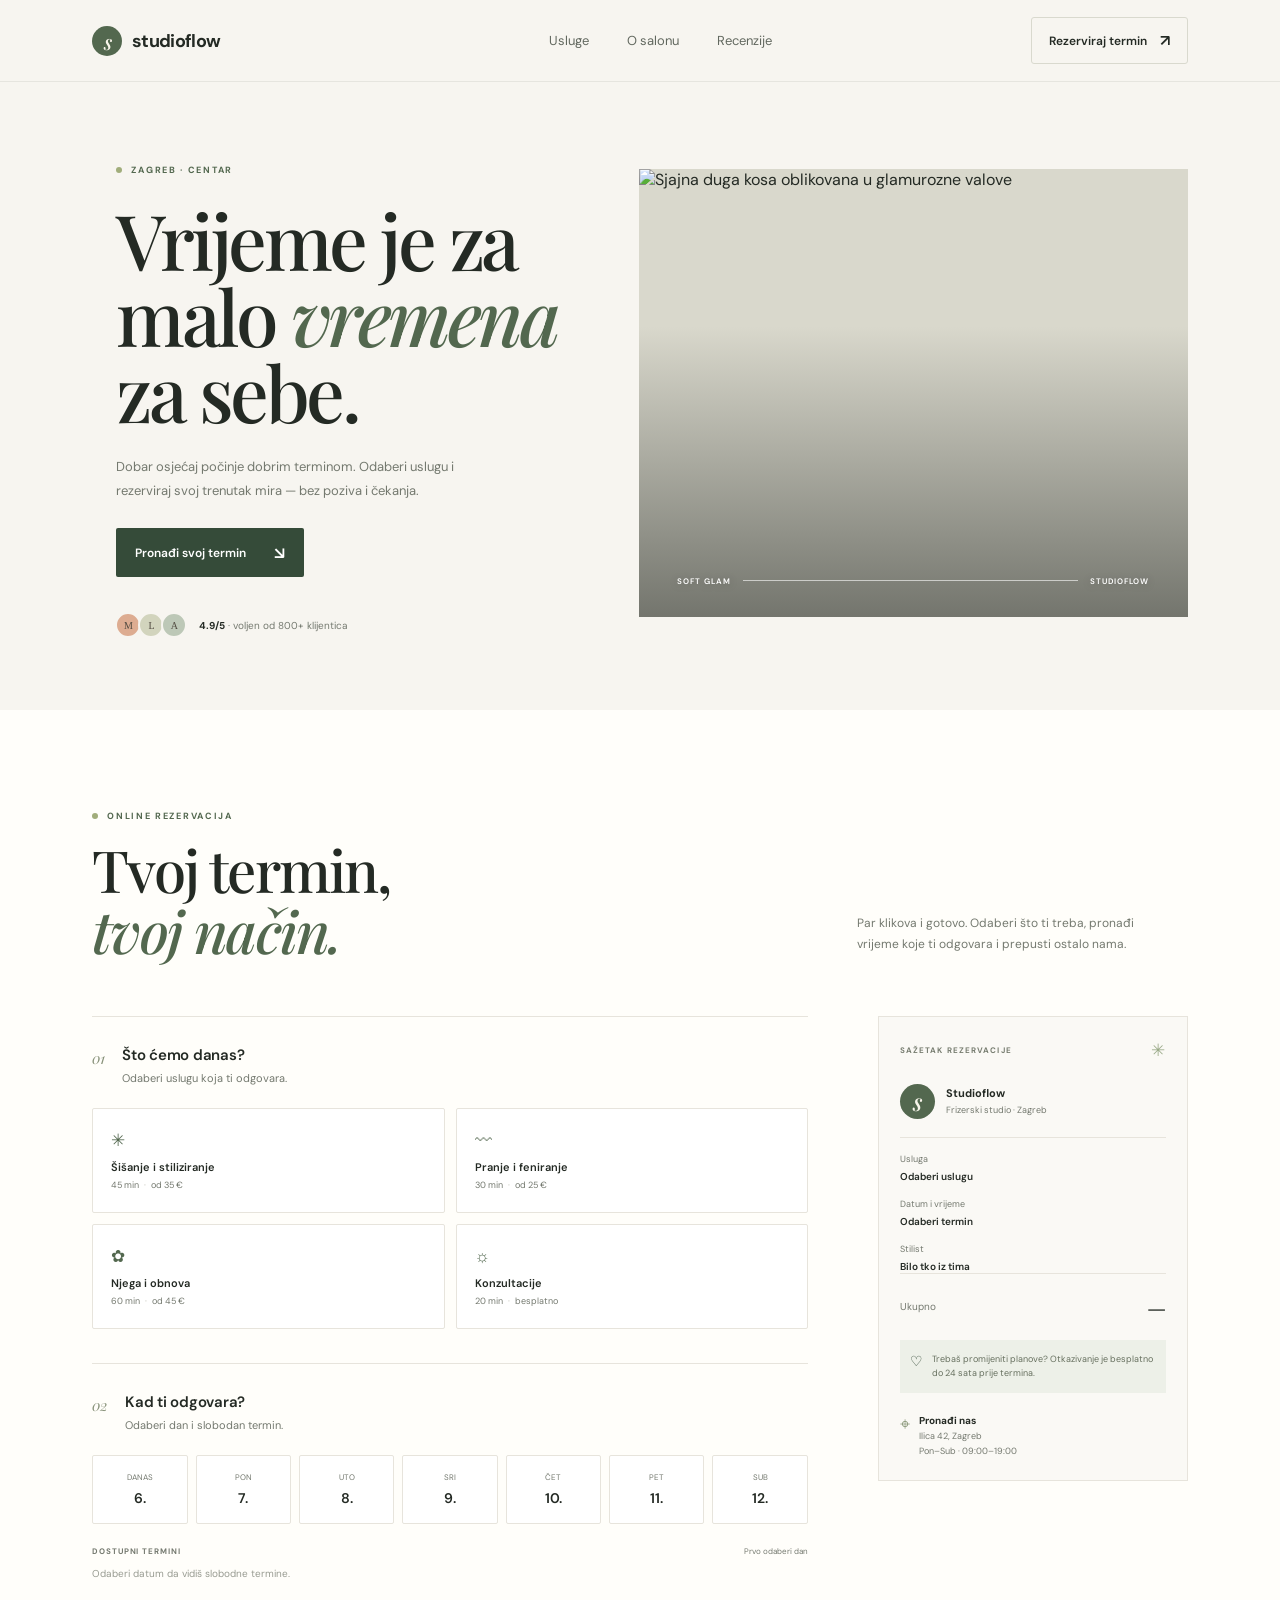
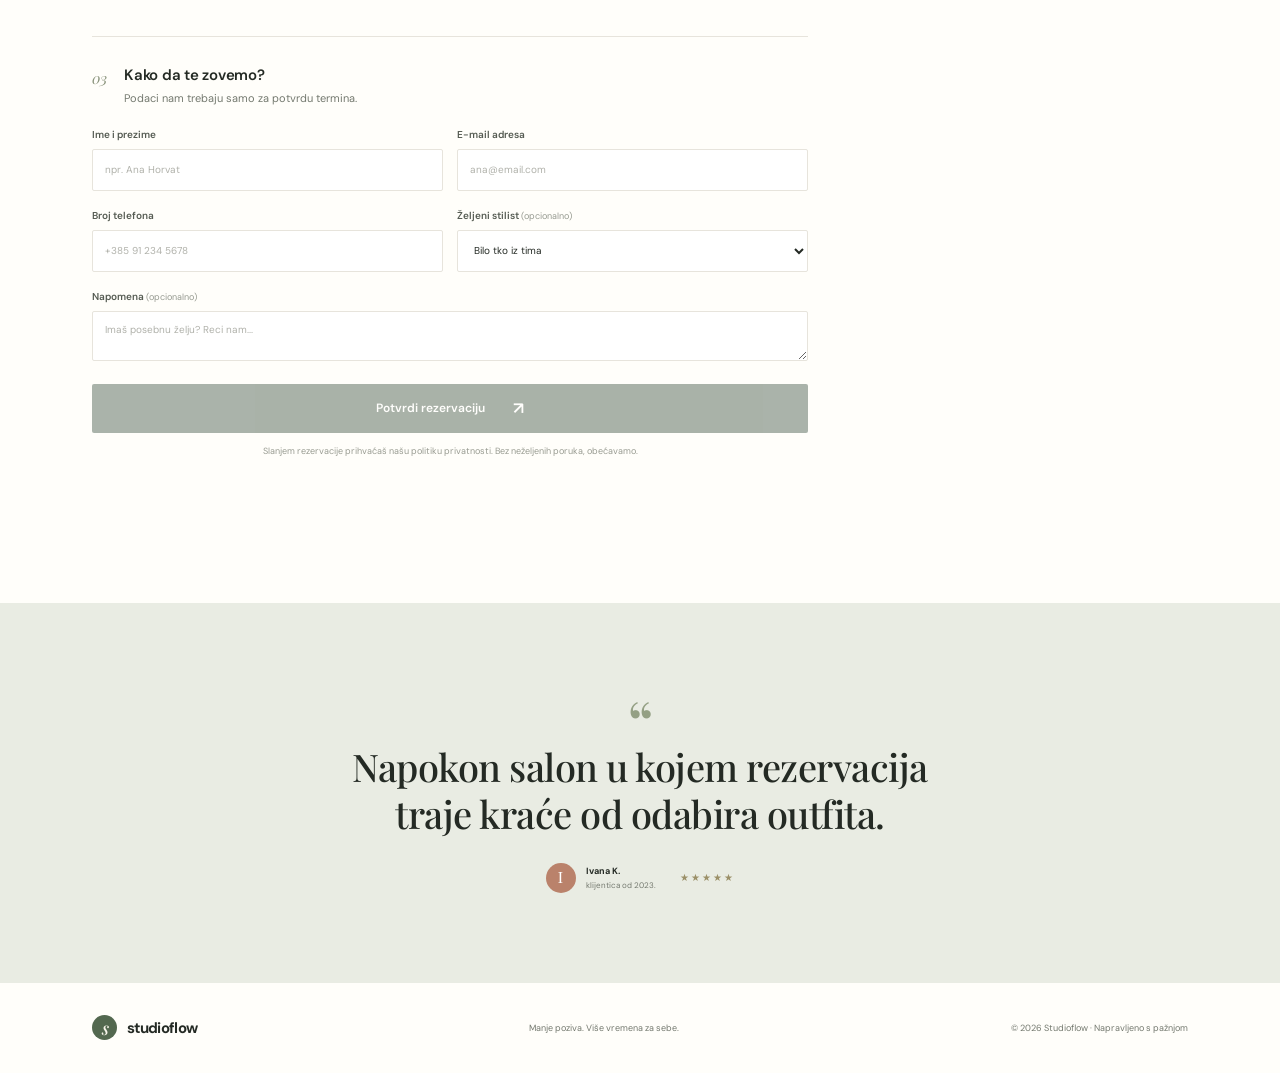
==== index.html @ d933defa "build responsive salon booking prototype" ====
<!doctype html>
<html lang="hr">
  <head>
    <meta charset="UTF-8" />
    <meta name="viewport" content="width=device-width, initial-scale=1.0" />
    <meta
      name="description"
      content="Rezervirajte svoj termin u salonu Studioflow — jednostavno, brzo i online."
    />
    <meta name="theme-color" content="#f7f5f0" />
    <title>Studioflow — vrijeme za tebe</title>
    <link rel="stylesheet" href="styles.css" />
    <script src="script.js" defer></script>
  </head>
  <body>
    <header class="site-header">
      <a class="brand" href="#" aria-label="Studioflow, naslovnica">
        <span class="brand-mark" aria-hidden="true">s</span>
        <span>studioflow</span>
      </a>
      <nav class="main-nav" aria-label="Glavna navigacija">
        <a href="#usluge">Usluge</a>
        <a href="#salon">O salonu</a>
        <a href="#recenzije">Recenzije</a>
      </nav>
      <a class="header-cta" href="#rezervacija">Rezerviraj termin <span aria-hidden="true">↗</span></a>
      <button class="menu-toggle" type="button" aria-expanded="false" aria-label="Otvori navigaciju">
        <span></span><span></span>
      </button>
    </header>

    <main>
      <section class="hero" id="salon">
        <div class="hero-copy">
          <p class="eyebrow"><span class="eyebrow-dot"></span> ZAGREB · CENTAR</p>
          <h1>Vrijeme je za<br />malo <em>vremena</em><br />za sebe.</h1>
          <p class="hero-description">
            Dobar osjećaj počinje dobrim terminom. Odaberi uslugu i rezerviraj svoj
            trenutak mira — bez poziva i čekanja.
          </p>
          <a class="button button-dark" href="#rezervacija">
            Pronađi svoj termin <span aria-hidden="true">↘</span>
          </a>
          <div class="hero-proof">
            <div class="avatar-stack" aria-hidden="true">
              <span class="avatar avatar-one">M</span>
              <span class="avatar avatar-two">L</span>
              <span class="avatar avatar-three">A</span>
            </div>
            <p><strong>4.9/5</strong><span> · voljen od 800+ klijentica</span></p>
          </div>
        </div>

        <figure class="hero-gallery">
          <img
            src="https://images.unsplash.com/photo-1522337360788-8b13dee7a37e?auto=format&fit=crop&w=1400&q=85"
            alt="Sjajna duga kosa oblikovana u glamurozne valove"
            fetchpriority="high"
          />
          <figcaption><span>SOFT GLAM</span><span class="caption-line"></span><span>STUDIOFLOW</span></figcaption>
        </figure>
      </section>

      <section class="booking-section" id="rezervacija">
        <div class="section-heading">
          <div>
            <p class="eyebrow"><span class="eyebrow-dot"></span> ONLINE REZERVACIJA</p>
            <h2>Tvoj termin,<br /><em>tvoj način.</em></h2>
          </div>
          <p class="section-intro">Par klikova i gotovo. Odaberi što ti treba, pronađi vrijeme koje ti odgovara i prepusti ostalo nama.</p>
        </div>

        <div class="booking-layout">
          <div class="booking-main">
            <section class="booking-step" id="usluge" aria-labelledby="service-heading">
              <div class="step-heading">
                <span class="step-number">01</span>
                <div><h3 id="service-heading">Što ćemo danas?</h3><p>Odaberi uslugu koja ti odgovara.</p></div>
              </div>
              <div class="service-grid" role="group" aria-label="Odaberi uslugu">
                <button class="service-card" type="button" data-service="Šišanje i stiliziranje" data-price="35" data-duration="45">
                  <span class="service-icon" aria-hidden="true">✳</span>
                  <span class="service-name">Šišanje i stiliziranje</span>
                  <span class="service-meta">45 min <span>·</span> od 35 €</span>
                  <span class="service-check" aria-hidden="true">✓</span>
                </button>
                <button class="service-card" type="button" data-service="Pranje i feniranje" data-price="25" data-duration="30">
                  <span class="service-icon" aria-hidden="true">〰</span>
                  <span class="service-name">Pranje i feniranje</span>
                  <span class="service-meta">30 min <span>·</span> od 25 €</span>
                  <span class="service-check" aria-hidden="true">✓</span>
                </button>
                <button class="service-card" type="button" data-service="Njega i obnova" data-price="45" data-duration="60">
                  <span class="service-icon" aria-hidden="true">✿</span>
                  <span class="service-name">Njega i obnova</span>
                  <span class="service-meta">60 min <span>·</span> od 45 €</span>
                  <span class="service-check" aria-hidden="true">✓</span>
                </button>
                <button class="service-card" type="button" data-service="Konzultacije" data-price="0" data-duration="20">
                  <span class="service-icon" aria-hidden="true">☼</span>
                  <span class="service-name">Konzultacije</span>
                  <span class="service-meta">20 min <span>·</span> besplatno</span>
                  <span class="service-check" aria-hidden="true">✓</span>
                </button>
              </div>
            </section>

            <section class="booking-step" aria-labelledby="date-heading">
              <div class="step-heading">
                <span class="step-number">02</span>
                <div><h3 id="date-heading">Kad ti odgovara?</h3><p>Odaberi dan i slobodan termin.</p></div>
              </div>
              <div class="date-list" id="date-list" role="group" aria-label="Odaberi datum"></div>
              <div class="time-heading"><span>DOSTUPNI TERMINI</span><span id="selected-date-label">Prvo odaberi dan</span></div>
              <div class="time-list" id="time-list" role="group" aria-label="Odaberi vrijeme">
                <p class="empty-times">Odaberi datum da vidiš slobodne termine.</p>
              </div>
            </section>

            <section class="booking-step contact-step" aria-labelledby="contact-heading">
              <div class="step-heading">
                <span class="step-number">03</span>
                <div><h3 id="contact-heading">Kako da te zovemo?</h3><p>Podaci nam trebaju samo za potvrdu termina.</p></div>
              </div>
              <form id="booking-form">
                <div class="form-grid">
                  <label class="form-field">
                    <span>Ime i prezime</span>
                    <input name="name" autocomplete="name" placeholder="npr. Ana Horvat" required />
                  </label>
                  <label class="form-field">
                    <span>E-mail adresa</span>
                    <input name="email" type="email" autocomplete="email" placeholder="ana@email.com" required />
                  </label>
                  <label class="form-field">
                    <span>Broj telefona</span>
                    <input name="phone" type="tel" autocomplete="tel" placeholder="+385 91 234 5678" required />
                  </label>
                  <label class="form-field">
                    <span>Željeni stilist <small>(opcionalno)</small></span>
                    <select name="stylist">
                      <option value="Bilo tko iz tima">Bilo tko iz tima</option>
                      <option value="Mia">Mia</option>
                      <option value="Lana">Lana</option>
                      <option value="Ana">Ana</option>
                    </select>
                  </label>
                </div>
                <label class="form-field note-field">
                  <span>Napomena <small>(opcionalno)</small></span>
                  <textarea name="note" rows="2" placeholder="Imaš posebnu želju? Reci nam..."></textarea>
                </label>
                <p class="form-error" id="form-error" role="alert" hidden></p>
                <button class="button button-dark submit-button" type="submit" id="submit-button" disabled>
                  Potvrdi rezervaciju <span aria-hidden="true">↗</span>
                </button>
                <p class="privacy-note">Slanjem rezervacije prihvaćaš našu politiku privatnosti. Bez neželjenih poruka, obećavamo.</p>
              </form>
            </section>
          </div>

          <aside class="booking-summary" aria-live="polite">
            <div class="summary-top"><span>SAŽETAK REZERVACIJE</span><span class="summary-sparkle">✳</span></div>
            <div class="summary-salon">
              <div class="summary-logo">s</div>
              <div><strong>Studioflow</strong><span>Frizerski studio · Zagreb</span></div>
            </div>
            <div class="summary-divider"></div>
            <div class="summary-row"><span>Usluga</span><strong id="summary-service">Odaberi uslugu</strong></div>
            <div class="summary-row"><span>Datum i vrijeme</span><strong id="summary-datetime">Odaberi termin</strong></div>
            <div class="summary-row"><span>Stilist</span><strong id="summary-stylist">Bilo tko iz tima</strong></div>
            <div class="summary-divider"></div>
            <div class="summary-total"><span>Ukupno</span><strong id="summary-price">—</strong></div>
            <div class="summary-reminder"><span aria-hidden="true">♡</span><p>Trebaš promijeniti planove? Otkazivanje je besplatno do 24 sata prije termina.</p></div>
            <div class="summary-address"><span class="address-pin" aria-hidden="true">⌖</span><p><strong>Pronađi nas</strong><br />Ilica 42, Zagreb<br />Pon–Sub · 09:00–19:00</p></div>
          </aside>
        </div>
      </section>

      <section class="quote-section" id="recenzije">
        <span class="quote-mark" aria-hidden="true">“</span>
        <blockquote>Napokon salon u kojem rezervacija traje kraće od odabira outfita.</blockquote>
        <div class="quote-author"><span class="quote-avatar">I</span><span><strong>Ivana K.</strong><small>klijentica od 2023.</small></span><span class="quote-stars" aria-label="5 od 5 zvjezdica">★★★★★</span></div>
      </section>
    </main>

    <footer class="site-footer">
      <a class="brand" href="#" aria-label="Studioflow, naslovnica"><span class="brand-mark" aria-hidden="true">s</span><span>studioflow</span></a>
      <p>Manje poziva. Više vremena za sebe.</p>
      <span>© 2026 Studioflow · Napravljeno s pažnjom</span>
    </footer>

    <dialog class="confirmation-dialog" id="confirmation-dialog" aria-labelledby="confirmation-title">
      <button class="dialog-close" type="button" aria-label="Zatvori potvrdu">×</button>
      <div class="confirmation-icon" aria-hidden="true">✓</div>
      <p class="eyebrow"><span class="eyebrow-dot"></span> REZERVACIJA ZAPRIMLJENA</p>
      <h2 id="confirmation-title">Vidimo se uskoro,<br /><em id="confirmation-name">Ana</em>!</h2>
      <p class="confirmation-copy" id="confirmation-details"></p>
      <p class="demo-notice">Ovo je demo prototip — rezervacija nije poslana salonu.</p>
      <button class="button button-dark dialog-done" type="button">Gotovo <span aria-hidden="true">↗</span></button>
    </dialog>
  </body>
</html>
---- styles.css ----
@import url("https://fonts.googleapis.com/css2?family=DM+Sans:wght@400;500;600;700&family=Playfair+Display:ital,wght@0,500;0,600;1,500;1,600&display=swap");

:root {
  color-scheme: light;
  --ink: #242a24;
  --muted: #74796f;
  --paper: #f7f5f0;
  --white: #fffefa;
  --line: #e7e4dc;
  --green: #53684f;
  --green-dark: #354b39;
  --sage: #e5e9df;
  --peach: #e8a890;
  font-family: "DM Sans", Arial, sans-serif;
  font-synthesis: none;
  text-rendering: optimizeLegibility;
}

* { box-sizing: border-box; }
html { scroll-behavior: smooth; }
body { margin: 0; color: var(--ink); background: var(--paper); }
button, input, select, textarea { font: inherit; }
button, a { -webkit-tap-highlight-color: transparent; }
a { color: inherit; text-decoration: none; }
button { color: inherit; }

.site-header {
  height: 82px; max-width: 1440px; margin: auto; padding: 0 7.2%;
  display: flex; align-items: center; justify-content: space-between;
  border-bottom: 1px solid rgba(36, 42, 36, .08);
}
.brand { display: inline-flex; align-items: center; gap: 10px; font-size: 18px; font-weight: 700; letter-spacing: -.7px; }
.brand-mark, .summary-logo {
  display: grid; place-items: center; width: 30px; height: 30px; border-radius: 50%;
  color: #f8f5eb; background: var(--green); font-family: "Playfair Display", Georgia, serif;
  font-size: 21px; font-style: italic; font-weight: 500;
}
.main-nav { display: flex; gap: 38px; margin-left: 70px; color: #62685f; font-size: 13px; }
.main-nav a, .header-cta, .button { transition: color .2s ease, background .2s ease, transform .2s ease; }
.main-nav a:hover { color: var(--green); }
.header-cta { display: inline-flex; gap: 13px; align-items: center; padding: 12px 17px; border: 1px solid #d9d9ce; border-radius: 3px; font-size: 12px; font-weight: 600; }
.header-cta:hover { color: white; background: var(--green); border-color: var(--green); }
.header-cta span { font-size: 16px; }
.menu-toggle { display: none; border: 0; background: transparent; }

.hero { max-width: 1440px; min-height: 600px; margin: 0 auto; padding: 66px 7.2% 72px; display: grid; grid-template-columns: .94fr 1.06fr; align-items: center; gap: 5.5%; }
.hero-copy { padding: 16px 0 0 5%; }
.eyebrow { display: flex; align-items: center; gap: 9px; margin: 0 0 25px; color: var(--green); font-size: 9px; font-weight: 700; letter-spacing: 1.7px; }
.eyebrow-dot { width: 6px; height: 6px; border-radius: 50%; background: #a1ad7b; }
h1, h2, blockquote { font-family: "Playfair Display", Georgia, serif; font-weight: 500; }
h1 { margin: 0; font-size: clamp(55px, 6vw, 83px); letter-spacing: -3.5px; line-height: .99; }
h1 em, h2 em { color: var(--green); font-weight: 500; }
.hero-description { max-width: 385px; margin: 26px 0 25px; color: var(--muted); font-size: 13px; line-height: 1.85; }
.button { min-height: 49px; display: inline-flex; justify-content: center; align-items: center; gap: 28px; padding: 0 19px; border: 0; border-radius: 2px; cursor: pointer; font-size: 12px; font-weight: 600; }
.button span { font-size: 17px; }
.button-dark { color: #fff; background: var(--green-dark); }
.button-dark:hover:not(:disabled) { background: #25382a; transform: translateY(-1px); }
.button:disabled { cursor: not-allowed; opacity: .42; }
.hero-proof { display: flex; align-items: center; gap: 12px; margin-top: 35px; }
.avatar-stack { display: flex; padding-left: 2px; }
.avatar { display: grid; place-items: center; width: 26px; height: 26px; margin-left: -3px; border: 2px solid var(--paper); border-radius: 50%; color: #514a40; font-family: Georgia, serif; font-size: 10px; }
.avatar-one { background: #ddac91; }.avatar-two { background: #d2d4bd; }.avatar-three { background: #bdc8b7; }
.hero-proof p { margin: 0; color: var(--muted); font-size: 10px; }.hero-proof strong { color: var(--ink); }

.hero-gallery { position: relative; justify-self: stretch; width: 100%; min-width: 0; height: 448px; margin: 0; overflow: hidden; background: #d9d8cc; }
.hero-gallery::after { position: absolute; inset: 35% 0 0; content: ""; background: linear-gradient(180deg, transparent, rgba(22, 26, 22, .52)); pointer-events: none; }
.hero-gallery img { display: block; width: 100%; height: 100%; object-fit: cover; object-position: center 38%; }
.hero-gallery figcaption { position: absolute; z-index: 1; right: 7%; bottom: 7%; left: 7%; display: flex; align-items: center; gap: 12px; color: white; font-size: 8px; font-weight: 600; letter-spacing: 1px; text-shadow: 0 1px 8px rgba(0, 0, 0, .28); }
.caption-line { flex: 1; height: 1px; background: rgba(255, 255, 255, .6); }

.booking-section { padding: 100px max(7.2%, calc((100% - 1235px) / 2)) 112px; background: var(--white); }
.section-heading { display: flex; justify-content: space-between; align-items: end; gap: 40px; margin-bottom: 55px; }
.section-heading .eyebrow { margin-bottom: 17px; }
h2 { margin: 0; font-size: clamp(42px, 5vw, 58px); letter-spacing: -1.8px; line-height: 1.05; }
.section-intro { width: 320px; margin: 0 1% 5px 0; color: var(--muted); font-size: 12px; line-height: 1.8; }
.booking-layout { display: grid; grid-template-columns: minmax(0, 1fr) 310px; align-items: start; gap: 70px; }
.booking-step { padding: 28px 0 34px; border-top: 1px solid var(--line); }
.step-heading { display: flex; align-items: flex-start; gap: 17px; margin-bottom: 23px; }
.step-number { padding-top: 3px; color: #88927a; font-family: "Playfair Display", Georgia, serif; font-size: 15px; font-style: italic; }
.step-heading h3 { margin: 0 0 6px; font-size: 15px; font-weight: 600; letter-spacing: -.25px; }
.step-heading p { margin: 0; color: var(--muted); font-size: 11px; }
.service-grid { display: grid; grid-template-columns: repeat(2, minmax(0, 1fr)); gap: 11px; }
.service-card { position: relative; min-height: 105px; padding: 16px 18px; border: 1px solid var(--line); border-radius: 2px; background: white; text-align: left; cursor: pointer; transition: border-color .2s, background .2s; }
.service-card:hover { border-color: #a8b19b; }.service-card.selected { border-color: var(--green); background: #f4f6f0; }
.service-icon { display: block; margin-bottom: 9px; color: var(--green); font-size: 17px; }
.service-name { display: block; font-size: 11px; font-weight: 600; }
.service-meta { display: block; margin-top: 5px; color: var(--muted); font-size: 9px; }
.service-meta span { padding: 0 3px; color: #b4b4a8; }
.service-check { position: absolute; top: 13px; right: 14px; display: none; color: var(--green); font-size: 13px; }
.selected .service-check { display: block; }
.date-list { display: grid; grid-template-columns: repeat(7, minmax(0, 1fr)); gap: 8px; }
.date-button { min-height: 69px; border: 1px solid var(--line); border-radius: 2px; background: white; cursor: pointer; }
.date-button:hover { border-color: #a8b19b; }.date-button.selected { border-color: var(--green); color: white; background: var(--green); }
.date-weekday, .date-day { display: block; }.date-weekday { margin-bottom: 7px; color: var(--muted); font-size: 8px; text-transform: uppercase; }.date-day { font-size: 14px; font-weight: 600; }
.date-button.selected .date-weekday { color: #dce3d4; }
.time-heading { display: flex; justify-content: space-between; margin: 22px 0 11px; color: var(--muted); font-size: 8px; font-weight: 700; letter-spacing: .9px; }
.time-heading span:last-child { font-weight: 400; letter-spacing: 0; }
.time-list { display: flex; flex-wrap: wrap; gap: 8px; min-height: 35px; }
.time-button { min-width: 68px; padding: 9px 11px; border: 1px solid var(--line); border-radius: 2px; background: white; font-size: 10px; cursor: pointer; }
.time-button:hover { border-color: var(--green); }.time-button.selected { color: white; border-color: var(--green); background: var(--green); }
.time-button:disabled { color: #aaa99f; border-color: #eeece6; background: #f8f7f3; text-decoration: line-through; cursor: not-allowed; }
.empty-times { margin: 0; color: #989b91; font-size: 10px; }
.form-grid { display: grid; grid-template-columns: 1fr 1fr; gap: 18px 14px; }
.form-field { display: flex; flex-direction: column; gap: 8px; color: #555b52; font-size: 10px; font-weight: 600; }
.form-field small { color: #969a90; font-size: 9px; font-weight: 400; }
.form-field input, .form-field select, .form-field textarea { width: 100%; min-height: 42px; padding: 11px 12px; border: 1px solid var(--line); border-radius: 2px; outline: none; color: var(--ink); background: white; font-size: 10px; font-weight: 400; }
.form-field input:focus, .form-field select:focus, .form-field textarea:focus { border-color: #7a8b70; box-shadow: 0 0 0 2px rgba(83, 104, 79, .1); }
.form-field input::placeholder, .form-field textarea::placeholder { color: #b0b1aa; }
.form-field textarea { resize: vertical; }.note-field { margin-top: 18px; }
.form-error { margin: 14px 0 0; color: #a84634; font-size: 11px; }
.submit-button { width: 100%; margin-top: 23px; }.privacy-note { margin: 12px 0 0; color: #989b91; font-size: 9px; text-align: center; }

.booking-summary { position: sticky; top: 24px; padding: 22px 21px 20px; border: 1px solid var(--line); background: #faf9f5; }
.summary-top { display: flex; justify-content: space-between; align-items: center; color: #777d70; font-size: 8px; font-weight: 700; letter-spacing: 1.1px; }
.summary-sparkle { color: #9aaa88; font-size: 17px; }
.summary-salon { display: flex; align-items: center; gap: 11px; margin: 23px 0 18px; }
.summary-logo { width: 35px; height: 35px; font-size: 24px; }.summary-salon strong, .summary-salon span { display: block; }.summary-salon strong { margin-bottom: 4px; font-size: 11px; }.summary-salon span { color: var(--muted); font-size: 9px; }
.summary-divider { height: 1px; background: var(--line); }
.summary-row { display: flex; flex-direction: column; gap: 5px; padding: 15px 0 0; }.summary-row span { color: var(--muted); font-size: 9px; }.summary-row strong { font-size: 10px; font-weight: 600; }
.summary-total { display: flex; justify-content: space-between; align-items: center; padding: 18px 0; }.summary-total span { color: var(--muted); font-size: 10px; }.summary-total strong { font-family: "Playfair Display", Georgia, serif; font-size: 22px; font-weight: 500; }
.summary-reminder { display: flex; gap: 9px; padding: 12px 10px; color: var(--green-dark); background: #edf0e8; }.summary-reminder span { font-size: 14px; }.summary-reminder p { margin: 0; color: #67705f; font-size: 9px; line-height: 1.6; }
.summary-address { display: flex; gap: 9px; margin-top: 19px; }.address-pin { color: #8a9879; font-size: 18px; }.summary-address p { margin: 0; color: var(--muted); font-size: 9px; line-height: 1.7; }.summary-address strong { color: var(--ink); font-size: 10px; }

.quote-section { padding: 87px 20px 90px; background: #e9ece3; text-align: center; }
.quote-mark { display: block; height: 38px; color: #94a084; font-family: "Playfair Display", Georgia, serif; font-size: 65px; line-height: 1; }
blockquote { max-width: 660px; margin: 15px auto 25px; font-size: clamp(25px, 3.3vw, 38px); letter-spacing: -.5px; line-height: 1.25; }
.quote-author { display: flex; align-items: center; justify-content: center; gap: 10px; text-align: left; }.quote-avatar { display: grid; place-items: center; width: 30px; height: 30px; border-radius: 50%; color: #fff; background: #ba826b; font-family: Georgia, serif; }.quote-author strong, .quote-author small { display: block; }.quote-author strong { font-size: 9px; }.quote-author small { margin-top: 3px; color: var(--muted); font-size: 8px; }.quote-stars { margin-left: 14px; color: #9b9068; font-size: 10px; letter-spacing: 2px; }
.site-footer { min-height: 90px; display: flex; align-items: center; justify-content: space-between; gap: 20px; padding: 20px 7.2%; background: var(--white); }.site-footer .brand { font-size: 15px; }.site-footer .brand-mark { width: 25px; height: 25px; font-size: 18px; }.site-footer p, .site-footer > span { color: var(--muted); font-size: 9px; }

.confirmation-dialog { position: fixed; width: min(440px, calc(100% - 36px)); padding: 43px 38px 35px; border: 1px solid var(--line); color: var(--ink); background: var(--white); text-align: center; box-shadow: 0 20px 70px rgba(30, 38, 28, .2); }
.confirmation-dialog::backdrop { background: rgba(30, 38, 28, .5); backdrop-filter: blur(3px); }
.dialog-close { position: absolute; top: 12px; right: 15px; border: 0; color: var(--muted); background: none; font-size: 25px; cursor: pointer; }
.confirmation-icon { display: grid; place-items: center; width: 44px; height: 44px; margin: 0 auto 19px; border-radius: 50%; color: white; background: var(--green); font-size: 20px; }
.confirmation-dialog .eyebrow { justify-content: center; margin-bottom: 13px; font-size: 8px; }
.confirmation-dialog h2 { font-size: 39px; }.confirmation-copy { margin: 18px 0 13px; color: var(--muted); font-size: 12px; line-height: 1.8; }.demo-notice { padding: 10px; color: #765c38; background: #f4ecdc; font-size: 9px; }.dialog-done { width: 100%; margin-top: 12px; }

@media (min-width: 1441px) { .booking-section { padding-right: calc((100% - 1235px) / 2); padding-left: calc((100% - 1235px) / 2); } }
@media (max-width: 1050px) {
  .site-header { padding: 0 5%; }.hero { padding-right: 5%; padding-left: 5%; gap: 4%; }.hero-copy { padding-left: 0; }.hero-gallery { height: 400px; }
  .booking-section { padding-right: 5%; padding-left: 5%; }.booking-layout { grid-template-columns: minmax(0, 1fr) 280px; gap: 35px; }
}
@media (max-width: 760px) {
  .site-header { height: 70px; padding: 0 6%; }.main-nav { position: absolute; z-index: 5; top: 69px; right: 0; left: 0; display: none; flex-direction: column; gap: 0; margin: 0; padding: 8px 6% 14px; border-bottom: 1px solid var(--line); background: var(--paper); }.main-nav.open { display: flex; }.main-nav a { padding: 12px 0; }.header-cta { margin-left: auto; margin-right: 13px; padding: 10px 12px; font-size: 10px; }.header-cta span { display: none; }.menu-toggle { display: grid; gap: 5px; padding: 10px 0 10px 5px; cursor: pointer; }.menu-toggle span { width: 19px; height: 1px; background: var(--ink); }
  .hero { min-height: auto; padding: 54px 6% 55px; grid-template-columns: 1fr; gap: 39px; }.hero-copy { padding: 0; }.eyebrow { margin-bottom: 19px; }.hero h1 { font-size: clamp(56px, 13vw, 77px); }.hero-description { max-width: 430px; margin-top: 19px; }.hero-proof { margin-top: 27px; }.hero-gallery { height: clamp(320px, 83vw, 430px); }
  .booking-section { padding: 70px 6% 75px; }.section-heading { display: block; margin-bottom: 37px; }.section-intro { width: auto; max-width: 430px; margin: 18px 0 0; }.booking-layout { grid-template-columns: 1fr; gap: 22px; }.booking-summary { position: static; grid-row: 1; }.booking-main { grid-row: 2; }.booking-step { padding: 24px 0 28px; }.service-card { min-height: 101px; padding: 13px; }.date-list { gap: 5px; }.date-button { min-height: 61px; }.date-weekday { font-size: 7px; }
  .quote-section { padding: 68px 7% 72px; }.site-footer { flex-wrap: wrap; padding: 22px 6%; }.site-footer p { order: 3; flex-basis: 100%; margin: 0; }.site-footer > span { margin-left: auto; text-align: right; }
}
@media (max-width: 420px) {
  .brand { gap: 7px; font-size: 16px; }.brand-mark { width: 27px; height: 27px; }.header-cta { padding: 9px; }.hero-gallery { height: 300px; }.hero-gallery img { object-position: center; }.hero-gallery figcaption { font-size: 7px; gap: 7px; }
  .section-heading h2 { font-size: 45px; }.service-grid { gap: 8px; }.service-name { max-width: 130px; font-size: 10px; }.service-meta { font-size: 8px; }.form-grid { grid-template-columns: 1fr; gap: 14px; }.date-list { gap: 3px; }.date-button { min-height: 56px; }.date-day { font-size: 12px; }
}
@media (prefers-reduced-motion: reduce) { html { scroll-behavior: auto; } *, *::before, *::after { transition-duration: .01ms !important; } }
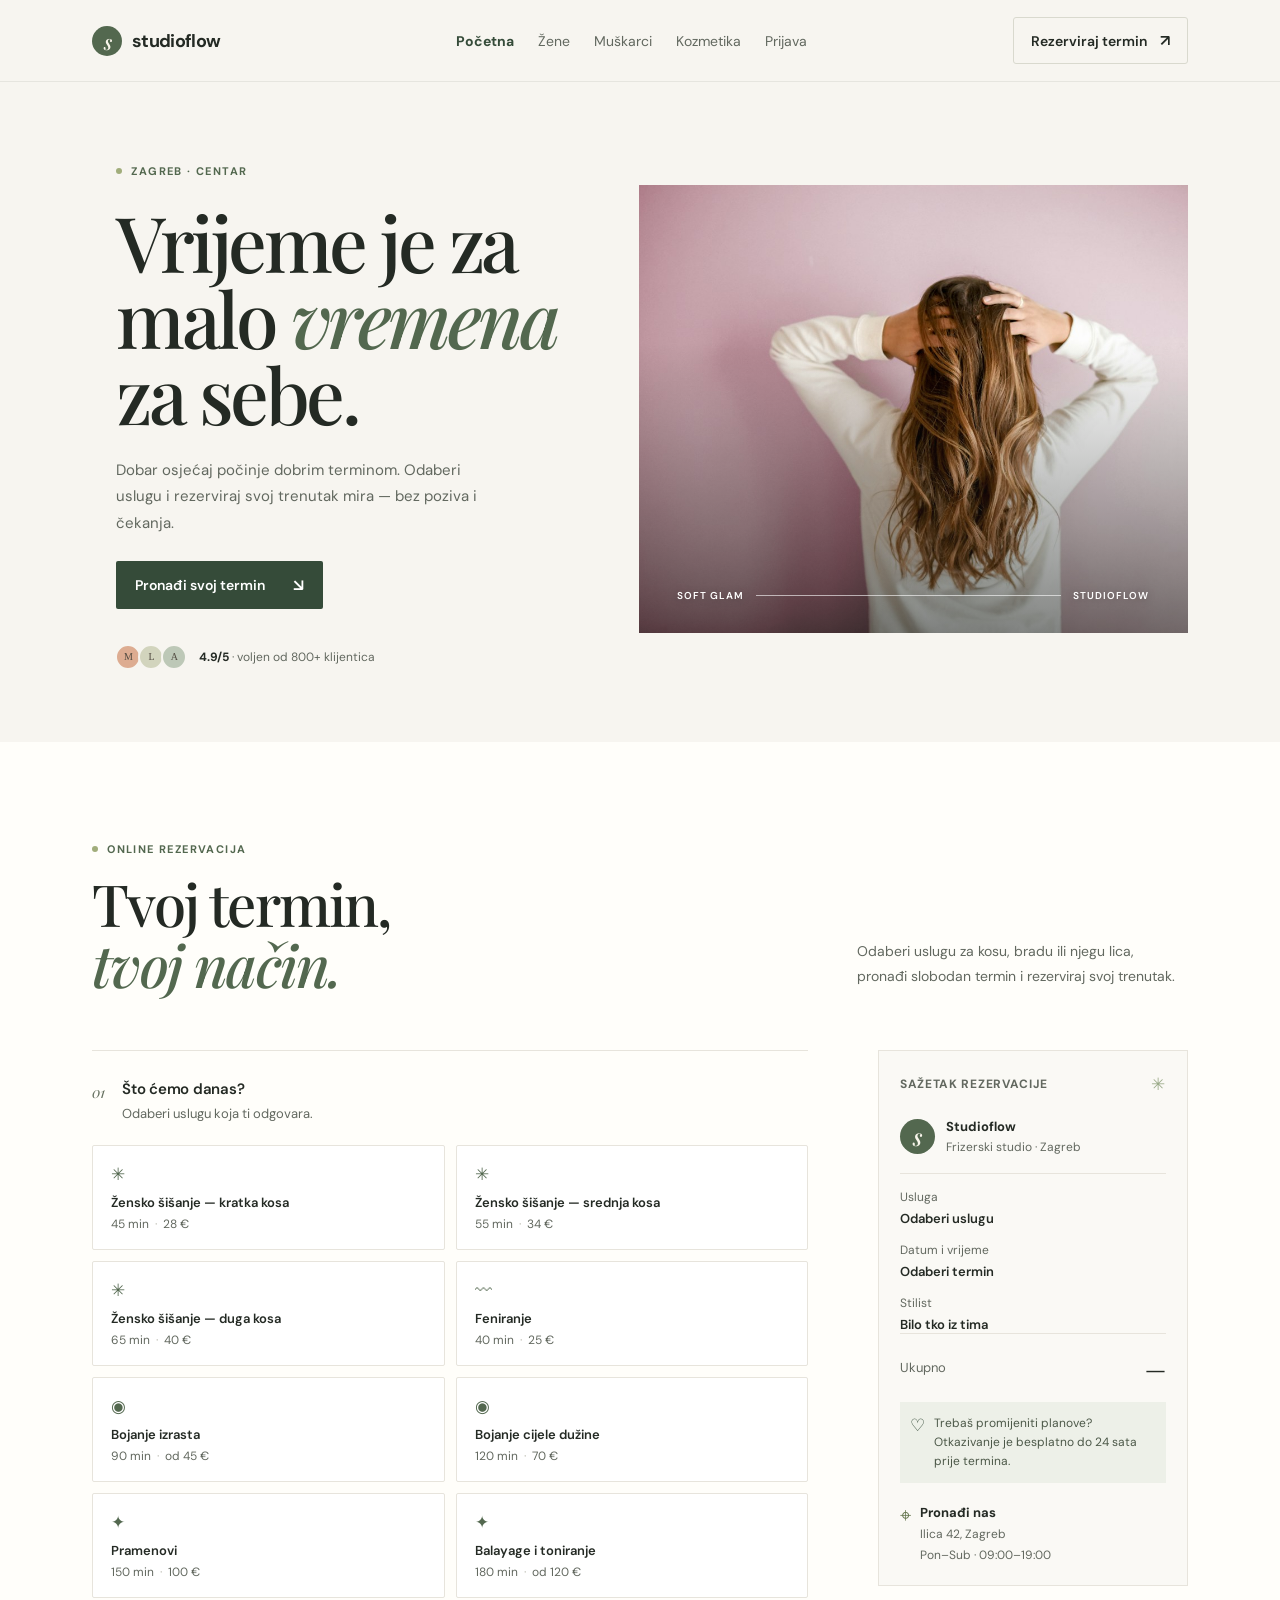
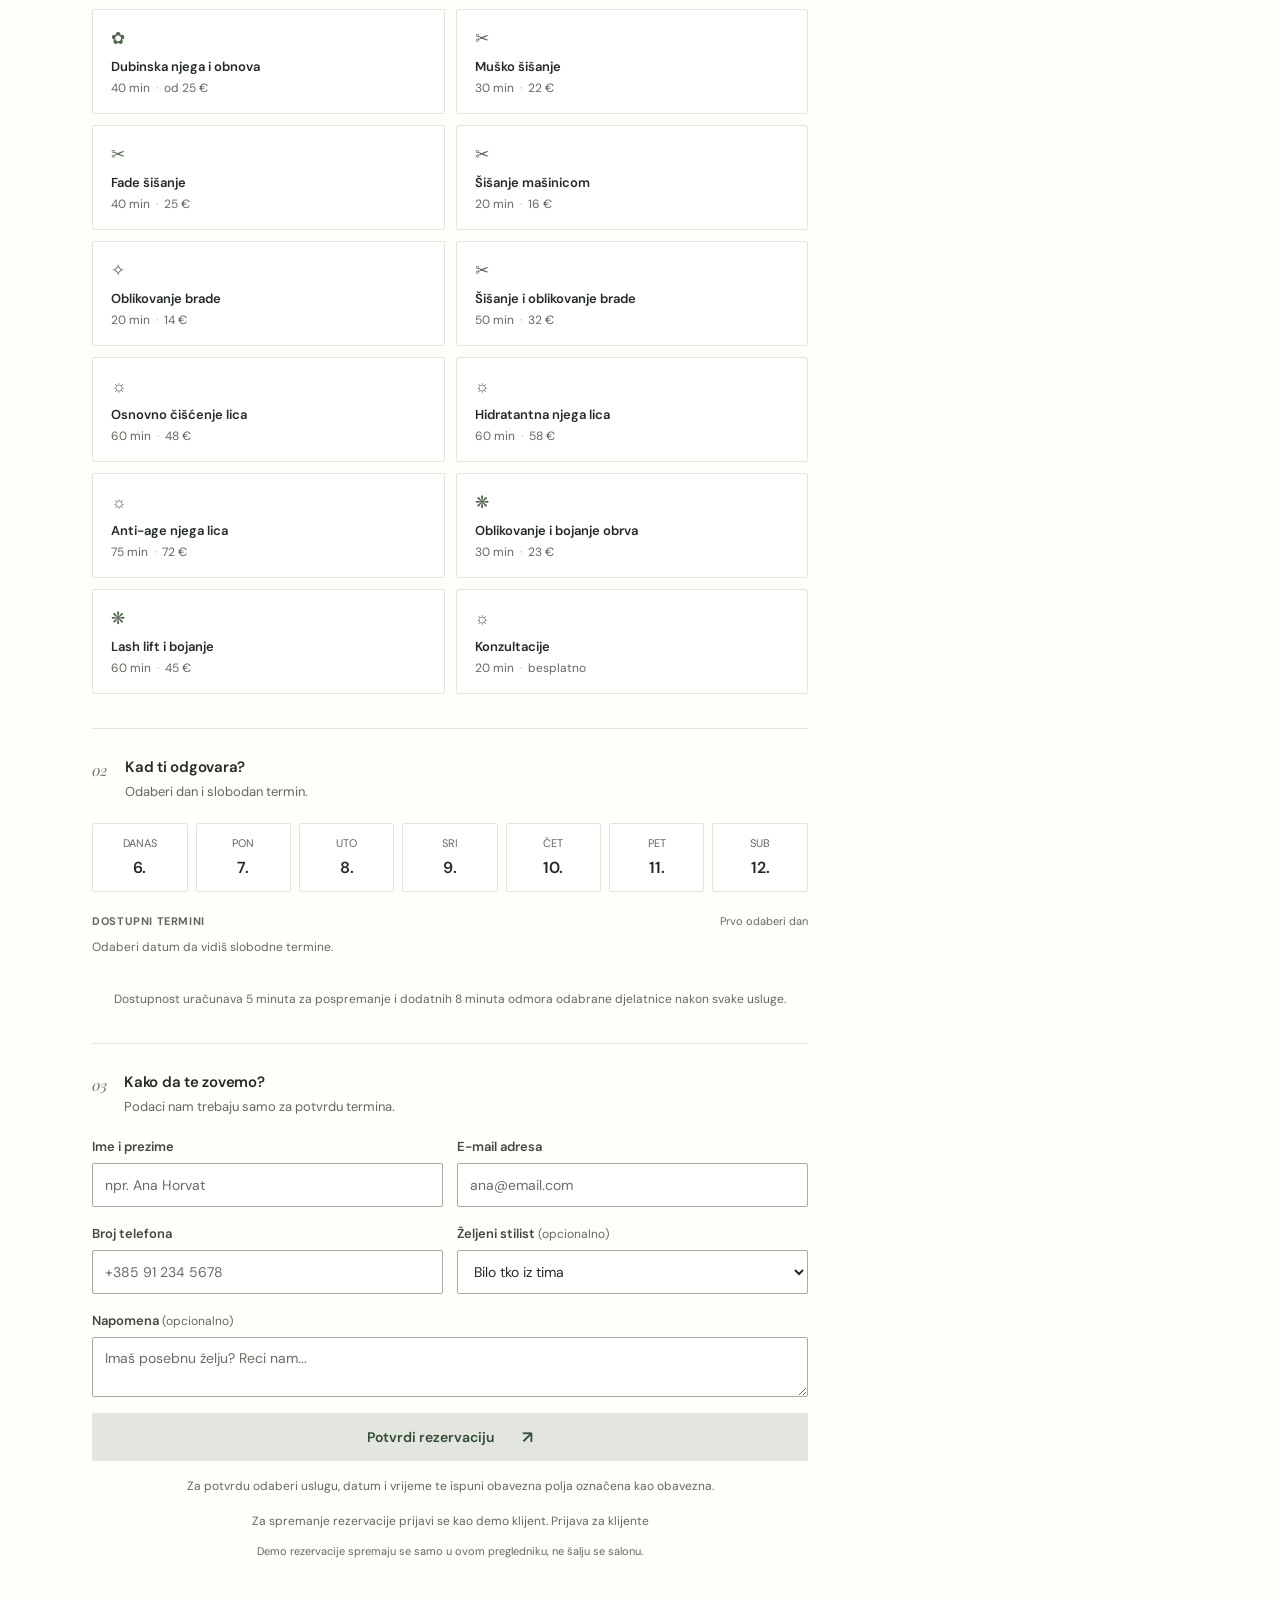
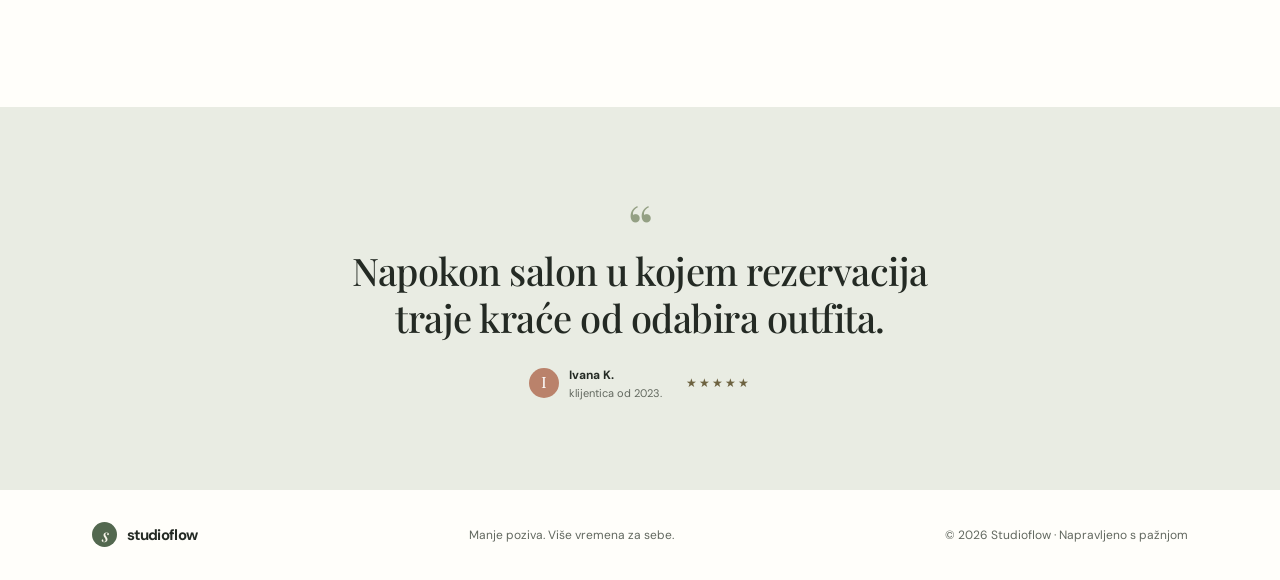
==== commit 78d9afad: "Add client booking and salon admin interfaces Introduce role-specific demo dashboards, salon schedul" ====
--- a/index.html
+++ b/index.html
@@ -5,31 +5,41 @@
     <meta name="viewport" content="width=device-width, initial-scale=1.0" />
     <meta
       name="description"
-      content="Rezervirajte svoj termin u salonu Studioflow — jednostavno, brzo i online."
+      content="Rezerviraj šišanje, bojanje, njegu kose ili kozmetički tretman u Studioflowu, salonu u Zagrebu. Odaberi uslugu i pronađi termin."
     />
     <meta name="theme-color" content="#f7f5f0" />
-    <title>Studioflow — vrijeme za tebe</title>
+    <meta property="og:type" content="website" />
+    <meta property="og:site_name" content="Studioflow" />
+    <meta property="og:locale" content="hr_HR" />
+    <meta property="og:title" content="Studioflow — salon i online rezervacije u Zagrebu" />
+    <meta property="og:description" content="Rezerviraj frizersku uslugu ili kozmetički tretman online u nekoliko klikova." />
+    <title>Frizerski salon Zagreb i online rezervacije | Studioflow</title>
     <link rel="stylesheet" href="styles.css" />
+    <script src="site.js" defer></script>
+    <script src="demo-data.js" defer></script>
     <script src="script.js" defer></script>
   </head>
   <body>
+    <a class="skip-link" href="#main-content">Preskoči na glavni sadržaj</a>
     <header class="site-header">
-      <a class="brand" href="#" aria-label="Studioflow, naslovnica">
+      <a class="brand" href="index.html" aria-label="Studioflow, naslovnica">
         <span class="brand-mark" aria-hidden="true">s</span>
         <span>studioflow</span>
       </a>
-      <nav class="main-nav" aria-label="Glavna navigacija">
-        <a href="#usluge">Usluge</a>
-        <a href="#salon">O salonu</a>
-        <a href="#recenzije">Recenzije</a>
+      <nav class="main-nav" id="primary-navigation" aria-label="Glavna navigacija">
+        <a href="index.html" aria-current="page">Početna</a>
+        <a href="cjenik-zene.html">Žene</a>
+        <a href="cjenik-muskarci.html">Muškarci</a>
+        <a href="cjenik-kozmetika.html">Kozmetika</a>
+        <a href="prijava.html">Prijava</a>
       </nav>
       <a class="header-cta" href="#rezervacija">Rezerviraj termin <span aria-hidden="true">↗</span></a>
-      <button class="menu-toggle" type="button" aria-expanded="false" aria-label="Otvori navigaciju">
+      <button class="menu-toggle" type="button" aria-expanded="false" aria-controls="primary-navigation" aria-label="Otvori navigaciju">
         <span></span><span></span>
       </button>
     </header>
 
-    <main>
+    <main id="main-content">
       <section class="hero" id="salon">
         <div class="hero-copy">
           <p class="eyebrow"><span class="eyebrow-dot"></span> ZAGREB · CENTAR</p>
@@ -53,7 +63,7 @@
 
         <figure class="hero-gallery">
           <img
-            src="https://images.unsplash.com/photo-1522337360788-8b13dee7a37e?auto=format&fit=crop&w=1400&q=85"
+            src="images/hair-women.jpg"
             alt="Sjajna duga kosa oblikovana u glamurozne valove"
             fetchpriority="high"
           />
@@ -61,13 +71,13 @@
         </figure>
       </section>
 
-      <section class="booking-section" id="rezervacija">
+      <section class="booking-section" id="rezervacija" aria-labelledby="booking-heading">
         <div class="section-heading">
           <div>
             <p class="eyebrow"><span class="eyebrow-dot"></span> ONLINE REZERVACIJA</p>
-            <h2>Tvoj termin,<br /><em>tvoj način.</em></h2>
+            <h2 id="booking-heading">Tvoj termin,<br /><em>tvoj način.</em></h2>
           </div>
-          <p class="section-intro">Par klikova i gotovo. Odaberi što ti treba, pronađi vrijeme koje ti odgovara i prepusti ostalo nama.</p>
+          <p class="section-intro">Odaberi uslugu za kosu, bradu ili njegu lica, pronađi slobodan termin i rezerviraj svoj trenutak.</p>
         </div>
 
         <div class="booking-layout">
@@ -78,30 +88,26 @@
                 <div><h3 id="service-heading">Što ćemo danas?</h3><p>Odaberi uslugu koja ti odgovara.</p></div>
               </div>
               <div class="service-grid" role="group" aria-label="Odaberi uslugu">
-                <button class="service-card" type="button" data-service="Šišanje i stiliziranje" data-price="35" data-duration="45">
-                  <span class="service-icon" aria-hidden="true">✳</span>
-                  <span class="service-name">Šišanje i stiliziranje</span>
-                  <span class="service-meta">45 min <span>·</span> od 35 €</span>
-                  <span class="service-check" aria-hidden="true">✓</span>
-                </button>
-                <button class="service-card" type="button" data-service="Pranje i feniranje" data-price="25" data-duration="30">
-                  <span class="service-icon" aria-hidden="true">〰</span>
-                  <span class="service-name">Pranje i feniranje</span>
-                  <span class="service-meta">30 min <span>·</span> od 25 €</span>
-                  <span class="service-check" aria-hidden="true">✓</span>
-                </button>
-                <button class="service-card" type="button" data-service="Njega i obnova" data-price="45" data-duration="60">
-                  <span class="service-icon" aria-hidden="true">✿</span>
-                  <span class="service-name">Njega i obnova</span>
-                  <span class="service-meta">60 min <span>·</span> od 45 €</span>
-                  <span class="service-check" aria-hidden="true">✓</span>
-                </button>
-                <button class="service-card" type="button" data-service="Konzultacije" data-price="0" data-duration="20">
-                  <span class="service-icon" aria-hidden="true">☼</span>
-                  <span class="service-name">Konzultacije</span>
-                  <span class="service-meta">20 min <span>·</span> besplatno</span>
-                  <span class="service-check" aria-hidden="true">✓</span>
-                </button>
+                <button class="service-card" type="button" data-category="Ženske frizure" data-service="Žensko šišanje — kratka kosa" data-price="28" data-duration="45"><span class="service-icon" aria-hidden="true">✳</span><span class="service-name">Žensko šišanje — kratka kosa</span><span class="service-meta">45 min <span>·</span> 28 €</span><span class="service-check" aria-hidden="true">✓</span></button>
+                <button class="service-card" type="button" data-category="Ženske frizure" data-service="Žensko šišanje — srednja kosa" data-price="34" data-duration="55"><span class="service-icon" aria-hidden="true">✳</span><span class="service-name">Žensko šišanje — srednja kosa</span><span class="service-meta">55 min <span>·</span> 34 €</span><span class="service-check" aria-hidden="true">✓</span></button>
+                <button class="service-card" type="button" data-category="Ženske frizure" data-service="Žensko šišanje — duga kosa" data-price="40" data-duration="65"><span class="service-icon" aria-hidden="true">✳</span><span class="service-name">Žensko šišanje — duga kosa</span><span class="service-meta">65 min <span>·</span> 40 €</span><span class="service-check" aria-hidden="true">✓</span></button>
+                <button class="service-card" type="button" data-category="Ženske frizure" data-service="Feniranje" data-price="25" data-duration="40"><span class="service-icon" aria-hidden="true">〰</span><span class="service-name">Feniranje</span><span class="service-meta">40 min <span>·</span> 25 €</span><span class="service-check" aria-hidden="true">✓</span></button>
+                <button class="service-card" type="button" data-category="Ženske frizure" data-service="Bojanje izrasta" data-price="45" data-duration="90"><span class="service-icon" aria-hidden="true">◉</span><span class="service-name">Bojanje izrasta</span><span class="service-meta">90 min <span>·</span> od 45 €</span><span class="service-check" aria-hidden="true">✓</span></button>
+                <button class="service-card" type="button" data-category="Ženske frizure" data-service="Bojanje cijele dužine" data-price="70" data-duration="120"><span class="service-icon" aria-hidden="true">◉</span><span class="service-name">Bojanje cijele dužine</span><span class="service-meta">120 min <span>·</span> 70 €</span><span class="service-check" aria-hidden="true">✓</span></button>
+                <button class="service-card" type="button" data-category="Ženske frizure" data-service="Pramenovi" data-price="100" data-duration="150"><span class="service-icon" aria-hidden="true">✦</span><span class="service-name">Pramenovi</span><span class="service-meta">150 min <span>·</span> 100 €</span><span class="service-check" aria-hidden="true">✓</span></button>
+                <button class="service-card" type="button" data-category="Ženske frizure" data-service="Balayage i toniranje" data-price="120" data-duration="180"><span class="service-icon" aria-hidden="true">✦</span><span class="service-name">Balayage i toniranje</span><span class="service-meta">180 min <span>·</span> od 120 €</span><span class="service-check" aria-hidden="true">✓</span></button>
+                <button class="service-card" type="button" data-category="Ženske frizure" data-service="Dubinska njega i obnova kose" data-price="25" data-duration="40"><span class="service-icon" aria-hidden="true">✿</span><span class="service-name">Dubinska njega i obnova</span><span class="service-meta">40 min <span>·</span> od 25 €</span><span class="service-check" aria-hidden="true">✓</span></button>
+                <button class="service-card" type="button" data-category="Muške frizure" data-service="Muško šišanje" data-price="22" data-duration="30"><span class="service-icon" aria-hidden="true">✂</span><span class="service-name">Muško šišanje</span><span class="service-meta">30 min <span>·</span> 22 €</span><span class="service-check" aria-hidden="true">✓</span></button>
+                <button class="service-card" type="button" data-category="Muške frizure" data-service="Fade šišanje" data-price="25" data-duration="40"><span class="service-icon" aria-hidden="true">✂</span><span class="service-name">Fade šišanje</span><span class="service-meta">40 min <span>·</span> 25 €</span><span class="service-check" aria-hidden="true">✓</span></button>
+                <button class="service-card" type="button" data-category="Muške frizure" data-service="Šišanje mašinicom" data-price="16" data-duration="20"><span class="service-icon" aria-hidden="true">✂</span><span class="service-name">Šišanje mašinicom</span><span class="service-meta">20 min <span>·</span> 16 €</span><span class="service-check" aria-hidden="true">✓</span></button>
+                <button class="service-card" type="button" data-category="Muške frizure" data-service="Oblikovanje brade" data-price="14" data-duration="20"><span class="service-icon" aria-hidden="true">✧</span><span class="service-name">Oblikovanje brade</span><span class="service-meta">20 min <span>·</span> 14 €</span><span class="service-check" aria-hidden="true">✓</span></button>
+                <button class="service-card" type="button" data-category="Muške frizure" data-service="Šišanje i oblikovanje brade" data-price="32" data-duration="50"><span class="service-icon" aria-hidden="true">✂</span><span class="service-name">Šišanje i oblikovanje brade</span><span class="service-meta">50 min <span>·</span> 32 €</span><span class="service-check" aria-hidden="true">✓</span></button>
+                <button class="service-card" type="button" data-category="Kozmetički tretmani" data-service="Osnovno čišćenje lica" data-price="48" data-duration="60"><span class="service-icon" aria-hidden="true">☼</span><span class="service-name">Osnovno čišćenje lica</span><span class="service-meta">60 min <span>·</span> 48 €</span><span class="service-check" aria-hidden="true">✓</span></button>
+                <button class="service-card" type="button" data-category="Kozmetički tretmani" data-service="Hidratantna njega lica" data-price="58" data-duration="60"><span class="service-icon" aria-hidden="true">☼</span><span class="service-name">Hidratantna njega lica</span><span class="service-meta">60 min <span>·</span> 58 €</span><span class="service-check" aria-hidden="true">✓</span></button>
+                <button class="service-card" type="button" data-category="Kozmetički tretmani" data-service="Anti-age njega lica" data-price="72" data-duration="75"><span class="service-icon" aria-hidden="true">☼</span><span class="service-name">Anti-age njega lica</span><span class="service-meta">75 min <span>·</span> 72 €</span><span class="service-check" aria-hidden="true">✓</span></button>
+                <button class="service-card" type="button" data-category="Kozmetički tretmani" data-service="Oblikovanje i bojanje obrva" data-price="23" data-duration="30"><span class="service-icon" aria-hidden="true">❋</span><span class="service-name">Oblikovanje i bojanje obrva</span><span class="service-meta">30 min <span>·</span> 23 €</span><span class="service-check" aria-hidden="true">✓</span></button>
+                <button class="service-card" type="button" data-category="Kozmetički tretmani" data-service="Lash lift i bojanje" data-price="45" data-duration="60"><span class="service-icon" aria-hidden="true">❋</span><span class="service-name">Lash lift i bojanje</span><span class="service-meta">60 min <span>·</span> 45 €</span><span class="service-check" aria-hidden="true">✓</span></button>
+                <button class="service-card" type="button" data-category="Konzultacije" data-service="Konzultacije" data-price="0" data-duration="20"><span class="service-icon" aria-hidden="true">☼</span><span class="service-name">Konzultacije</span><span class="service-meta">20 min <span>·</span> besplatno</span><span class="service-check" aria-hidden="true">✓</span></button>
               </div>
             </section>
 
@@ -115,6 +121,7 @@
               <div class="time-list" id="time-list" role="group" aria-label="Odaberi vrijeme">
                 <p class="empty-times">Odaberi datum da vidiš slobodne termine.</p>
               </div>
+              <p class="booking-requirements">Dostupnost uračunava 5 minuta za pospremanje i dodatnih 8 minuta odmora odabrane djelatnice nakon svake usluge.</p>
             </section>
 
             <section class="booking-step contact-step" aria-labelledby="contact-heading">
@@ -151,26 +158,28 @@
                   <textarea name="note" rows="2" placeholder="Imaš posebnu želju? Reci nam..."></textarea>
                 </label>
                 <p class="form-error" id="form-error" role="alert" hidden></p>
-                <button class="button button-dark submit-button" type="submit" id="submit-button" disabled>
+                <button class="button button-dark submit-button" type="submit" id="submit-button" aria-describedby="booking-requirements" disabled>
                   Potvrdi rezervaciju <span aria-hidden="true">↗</span>
                 </button>
-                <p class="privacy-note">Slanjem rezervacije prihvaćaš našu politiku privatnosti. Bez neželjenih poruka, obećavamo.</p>
+                <p class="booking-requirements" id="booking-requirements">Za potvrdu odaberi uslugu, datum i vrijeme te ispuni obavezna polja označena kao obavezna.</p>
+                <p class="booking-requirements" id="booking-login-note">Za spremanje rezervacije prijavi se kao demo klijent. <a href="prijava.html">Prijava za klijente</a></p>
+                <p class="privacy-note">Demo rezervacije spremaju se samo u ovom pregledniku, ne šalju se salonu.</p>
               </form>
             </section>
           </div>
 
-          <aside class="booking-summary" aria-live="polite">
+          <aside class="booking-summary" aria-label="Sažetak rezervacije">
             <div class="summary-top"><span>SAŽETAK REZERVACIJE</span><span class="summary-sparkle">✳</span></div>
             <div class="summary-salon">
-              <div class="summary-logo">s</div>
+              <div class="summary-logo" aria-hidden="true">s</div>
               <div><strong>Studioflow</strong><span>Frizerski studio · Zagreb</span></div>
             </div>
             <div class="summary-divider"></div>
-            <div class="summary-row"><span>Usluga</span><strong id="summary-service">Odaberi uslugu</strong></div>
-            <div class="summary-row"><span>Datum i vrijeme</span><strong id="summary-datetime">Odaberi termin</strong></div>
+            <div class="summary-row"><span>Usluga</span><strong id="summary-service" aria-live="polite">Odaberi uslugu</strong></div>
+            <div class="summary-row"><span>Datum i vrijeme</span><strong id="summary-datetime" aria-live="polite">Odaberi termin</strong></div>
             <div class="summary-row"><span>Stilist</span><strong id="summary-stylist">Bilo tko iz tima</strong></div>
             <div class="summary-divider"></div>
-            <div class="summary-total"><span>Ukupno</span><strong id="summary-price">—</strong></div>
+            <div class="summary-total"><span>Ukupno</span><strong id="summary-price" aria-live="polite">—</strong></div>
             <div class="summary-reminder"><span aria-hidden="true">♡</span><p>Trebaš promijeniti planove? Otkazivanje je besplatno do 24 sata prije termina.</p></div>
             <div class="summary-address"><span class="address-pin" aria-hidden="true">⌖</span><p><strong>Pronađi nas</strong><br />Ilica 42, Zagreb<br />Pon–Sub · 09:00–19:00</p></div>
           </aside>
@@ -185,7 +194,7 @@
     </main>
 
     <footer class="site-footer">
-      <a class="brand" href="#" aria-label="Studioflow, naslovnica"><span class="brand-mark" aria-hidden="true">s</span><span>studioflow</span></a>
+      <a class="brand" href="index.html" aria-label="Studioflow, naslovnica"><span class="brand-mark" aria-hidden="true">s</span><span>studioflow</span></a>
       <p>Manje poziva. Više vremena za sebe.</p>
       <span>© 2026 Studioflow · Napravljeno s pažnjom</span>
     </footer>
@@ -195,8 +204,8 @@
       <div class="confirmation-icon" aria-hidden="true">✓</div>
       <p class="eyebrow"><span class="eyebrow-dot"></span> REZERVACIJA ZAPRIMLJENA</p>
       <h2 id="confirmation-title">Vidimo se uskoro,<br /><em id="confirmation-name">Ana</em>!</h2>
-      <p class="confirmation-copy" id="confirmation-details"></p>
-      <p class="demo-notice">Ovo je demo prototip — rezervacija nije poslana salonu.</p>
+      <p class="confirmation-copy" id="confirmation-details" aria-live="polite"></p>
+      <p class="demo-notice">Demo rezervacija spremljena je samo u ovom pregledniku — nije poslana salonu.</p>
       <button class="button button-dark dialog-done" type="button">Gotovo <span aria-hidden="true">↗</span></button>
     </dialog>
   </body>
--- a/styles.css
+++ b/styles.css
@@ -3,7 +3,7 @@
 :root {
   color-scheme: light;
   --ink: #242a24;
-  --muted: #74796f;
+  --muted: #62685f;
   --paper: #f7f5f0;
   --white: #fffefa;
   --line: #e7e4dc;
@@ -18,11 +18,31 @@
 
 * { box-sizing: border-box; }
 html { scroll-behavior: smooth; }
+html:focus-within { scroll-behavior: smooth; }
 body { margin: 0; color: var(--ink); background: var(--paper); }
 button, input, select, textarea { font: inherit; }
 button, a { -webkit-tap-highlight-color: transparent; }
 a { color: inherit; text-decoration: none; }
 button { color: inherit; }
+button, a, input, select, textarea { touch-action: manipulation; }
+a:focus-visible, button:focus-visible, input:focus-visible, select:focus-visible, textarea:focus-visible {
+  outline: 3px solid #294d35;
+  outline-offset: 3px;
+}
+.skip-link {
+  position: fixed;
+  z-index: 20;
+  top: 12px;
+  left: 12px;
+  padding: 12px 16px;
+  transform: translateY(calc(-100% - 16px));
+  color: #fff;
+  background: var(--green-dark);
+  font-size: 14px;
+  font-weight: 700;
+}
+.skip-link:focus { transform: translateY(0); }
+:target { scroll-margin-top: 20px; }
 
 .site-header {
   height: 82px; max-width: 1440px; margin: auto; padding: 0 7.2%;
@@ -35,118 +55,264 @@
   color: #f8f5eb; background: var(--green); font-family: "Playfair Display", Georgia, serif;
   font-size: 21px; font-style: italic; font-weight: 500;
 }
-.main-nav { display: flex; gap: 38px; margin-left: 70px; color: #62685f; font-size: 13px; }
+.main-nav { display: flex; gap: 24px; margin-left: 30px; color: #62685f; font-size: 14px; }
 .main-nav a, .header-cta, .button { transition: color .2s ease, background .2s ease, transform .2s ease; }
 .main-nav a:hover { color: var(--green); }
-.header-cta { display: inline-flex; gap: 13px; align-items: center; padding: 12px 17px; border: 1px solid #d9d9ce; border-radius: 3px; font-size: 12px; font-weight: 600; }
+.main-nav a[aria-current="page"] { color: var(--green-dark); font-weight: 700; }
+.header-cta { min-height: 44px; display: inline-flex; gap: 13px; align-items: center; padding: 12px 17px; border: 1px solid #d9d9ce; border-radius: 3px; font-size: 14px; font-weight: 600; }
 .header-cta:hover { color: white; background: var(--green); border-color: var(--green); }
 .header-cta span { font-size: 16px; }
-.menu-toggle { display: none; border: 0; background: transparent; }
+.menu-toggle { display: none; min-width: 44px; min-height: 44px; border: 0; background: transparent; }
 
 .hero { max-width: 1440px; min-height: 600px; margin: 0 auto; padding: 66px 7.2% 72px; display: grid; grid-template-columns: .94fr 1.06fr; align-items: center; gap: 5.5%; }
 .hero-copy { padding: 16px 0 0 5%; }
-.eyebrow { display: flex; align-items: center; gap: 9px; margin: 0 0 25px; color: var(--green); font-size: 9px; font-weight: 700; letter-spacing: 1.7px; }
+.eyebrow { display: flex; align-items: center; gap: 9px; margin: 0 0 25px; color: var(--green); font-size: 11px; font-weight: 700; letter-spacing: 1.4px; }
 .eyebrow-dot { width: 6px; height: 6px; border-radius: 50%; background: #a1ad7b; }
 h1, h2, blockquote { font-family: "Playfair Display", Georgia, serif; font-weight: 500; }
 h1 { margin: 0; font-size: clamp(55px, 6vw, 83px); letter-spacing: -3.5px; line-height: .99; }
 h1 em, h2 em { color: var(--green); font-weight: 500; }
-.hero-description { max-width: 385px; margin: 26px 0 25px; color: var(--muted); font-size: 13px; line-height: 1.85; }
-.button { min-height: 49px; display: inline-flex; justify-content: center; align-items: center; gap: 28px; padding: 0 19px; border: 0; border-radius: 2px; cursor: pointer; font-size: 12px; font-weight: 600; }
+.hero-description { max-width: 385px; margin: 26px 0 25px; color: var(--muted); font-size: 15px; line-height: 1.75; }
+.button { min-height: 48px; display: inline-flex; justify-content: center; align-items: center; gap: 28px; padding: 0 19px; border: 0; border-radius: 2px; cursor: pointer; font-size: 14px; font-weight: 600; }
 .button span { font-size: 17px; }
 .button-dark { color: #fff; background: var(--green-dark); }
 .button-dark:hover:not(:disabled) { background: #25382a; transform: translateY(-1px); }
-.button:disabled { cursor: not-allowed; opacity: .42; }
+.button:disabled { color: #354b39; background: #e2e6de; cursor: not-allowed; }
 .hero-proof { display: flex; align-items: center; gap: 12px; margin-top: 35px; }
 .avatar-stack { display: flex; padding-left: 2px; }
 .avatar { display: grid; place-items: center; width: 26px; height: 26px; margin-left: -3px; border: 2px solid var(--paper); border-radius: 50%; color: #514a40; font-family: Georgia, serif; font-size: 10px; }
 .avatar-one { background: #ddac91; }.avatar-two { background: #d2d4bd; }.avatar-three { background: #bdc8b7; }
-.hero-proof p { margin: 0; color: var(--muted); font-size: 10px; }.hero-proof strong { color: var(--ink); }
+.hero-proof p { margin: 0; color: var(--muted); font-size: 12px; }.hero-proof strong { color: var(--ink); }
 
 .hero-gallery { position: relative; justify-self: stretch; width: 100%; min-width: 0; height: 448px; margin: 0; overflow: hidden; background: #d9d8cc; }
 .hero-gallery::after { position: absolute; inset: 35% 0 0; content: ""; background: linear-gradient(180deg, transparent, rgba(22, 26, 22, .52)); pointer-events: none; }
 .hero-gallery img { display: block; width: 100%; height: 100%; object-fit: cover; object-position: center 38%; }
-.hero-gallery figcaption { position: absolute; z-index: 1; right: 7%; bottom: 7%; left: 7%; display: flex; align-items: center; gap: 12px; color: white; font-size: 8px; font-weight: 600; letter-spacing: 1px; text-shadow: 0 1px 8px rgba(0, 0, 0, .28); }
+.hero-gallery figcaption { position: absolute; z-index: 1; right: 7%; bottom: 7%; left: 7%; display: flex; align-items: center; gap: 12px; color: white; font-size: 10px; font-weight: 600; letter-spacing: 1px; text-shadow: 0 1px 8px rgba(0, 0, 0, .28); }
 .caption-line { flex: 1; height: 1px; background: rgba(255, 255, 255, .6); }
 
 .booking-section { padding: 100px max(7.2%, calc((100% - 1235px) / 2)) 112px; background: var(--white); }
 .section-heading { display: flex; justify-content: space-between; align-items: end; gap: 40px; margin-bottom: 55px; }
 .section-heading .eyebrow { margin-bottom: 17px; }
 h2 { margin: 0; font-size: clamp(42px, 5vw, 58px); letter-spacing: -1.8px; line-height: 1.05; }
-.section-intro { width: 320px; margin: 0 1% 5px 0; color: var(--muted); font-size: 12px; line-height: 1.8; }
+.section-intro { width: 320px; margin: 0 1% 5px 0; color: var(--muted); font-size: 14px; line-height: 1.8; }
 .booking-layout { display: grid; grid-template-columns: minmax(0, 1fr) 310px; align-items: start; gap: 70px; }
 .booking-step { padding: 28px 0 34px; border-top: 1px solid var(--line); }
 .step-heading { display: flex; align-items: flex-start; gap: 17px; margin-bottom: 23px; }
-.step-number { padding-top: 3px; color: #88927a; font-family: "Playfair Display", Georgia, serif; font-size: 15px; font-style: italic; }
+.step-number { padding-top: 3px; color: #65705f; font-family: "Playfair Display", Georgia, serif; font-size: 15px; font-style: italic; }
 .step-heading h3 { margin: 0 0 6px; font-size: 15px; font-weight: 600; letter-spacing: -.25px; }
-.step-heading p { margin: 0; color: var(--muted); font-size: 11px; }
+.step-heading p { margin: 0; color: var(--muted); font-size: 13px; }
 .service-grid { display: grid; grid-template-columns: repeat(2, minmax(0, 1fr)); gap: 11px; }
 .service-card { position: relative; min-height: 105px; padding: 16px 18px; border: 1px solid var(--line); border-radius: 2px; background: white; text-align: left; cursor: pointer; transition: border-color .2s, background .2s; }
 .service-card:hover { border-color: #a8b19b; }.service-card.selected { border-color: var(--green); background: #f4f6f0; }
 .service-icon { display: block; margin-bottom: 9px; color: var(--green); font-size: 17px; }
-.service-name { display: block; font-size: 11px; font-weight: 600; }
-.service-meta { display: block; margin-top: 5px; color: var(--muted); font-size: 9px; }
+.service-name { display: block; font-size: 13px; font-weight: 600; }
+.service-meta { display: block; margin-top: 5px; color: var(--muted); font-size: 12px; }
 .service-meta span { padding: 0 3px; color: #b4b4a8; }
 .service-check { position: absolute; top: 13px; right: 14px; display: none; color: var(--green); font-size: 13px; }
 .selected .service-check { display: block; }
 .date-list { display: grid; grid-template-columns: repeat(7, minmax(0, 1fr)); gap: 8px; }
 .date-button { min-height: 69px; border: 1px solid var(--line); border-radius: 2px; background: white; cursor: pointer; }
 .date-button:hover { border-color: #a8b19b; }.date-button.selected { border-color: var(--green); color: white; background: var(--green); }
-.date-weekday, .date-day { display: block; }.date-weekday { margin-bottom: 7px; color: var(--muted); font-size: 8px; text-transform: uppercase; }.date-day { font-size: 14px; font-weight: 600; }
+.date-weekday, .date-day { display: block; }.date-weekday { margin-bottom: 7px; color: var(--muted); font-size: 11px; text-transform: uppercase; }.date-day { font-size: 16px; font-weight: 600; }
 .date-button.selected .date-weekday { color: #dce3d4; }
-.time-heading { display: flex; justify-content: space-between; margin: 22px 0 11px; color: var(--muted); font-size: 8px; font-weight: 700; letter-spacing: .9px; }
+.time-heading { display: flex; justify-content: space-between; margin: 22px 0 11px; color: var(--muted); font-size: 11px; font-weight: 700; letter-spacing: .6px; }
 .time-heading span:last-child { font-weight: 400; letter-spacing: 0; }
 .time-list { display: flex; flex-wrap: wrap; gap: 8px; min-height: 35px; }
-.time-button { min-width: 68px; padding: 9px 11px; border: 1px solid var(--line); border-radius: 2px; background: white; font-size: 10px; cursor: pointer; }
+.time-button { min-width: 68px; min-height: 44px; padding: 9px 11px; border: 1px solid var(--line); border-radius: 2px; background: white; font-size: 13px; cursor: pointer; }
 .time-button:hover { border-color: var(--green); }.time-button.selected { color: white; border-color: var(--green); background: var(--green); }
-.time-button:disabled { color: #aaa99f; border-color: #eeece6; background: #f8f7f3; text-decoration: line-through; cursor: not-allowed; }
-.empty-times { margin: 0; color: #989b91; font-size: 10px; }
+.time-button:disabled { color: #686d64; border-color: #d8d7cf; background: #f3f2ed; text-decoration: line-through; cursor: not-allowed; }
+.empty-times { margin: 0; color: var(--muted); font-size: 12px; }
 .form-grid { display: grid; grid-template-columns: 1fr 1fr; gap: 18px 14px; }
-.form-field { display: flex; flex-direction: column; gap: 8px; color: #555b52; font-size: 10px; font-weight: 600; }
-.form-field small { color: #969a90; font-size: 9px; font-weight: 400; }
-.form-field input, .form-field select, .form-field textarea { width: 100%; min-height: 42px; padding: 11px 12px; border: 1px solid var(--line); border-radius: 2px; outline: none; color: var(--ink); background: white; font-size: 10px; font-weight: 400; }
+.form-field { display: flex; flex-direction: column; gap: 8px; color: #41483f; font-size: 13px; font-weight: 600; }
+.form-field small { color: var(--muted); font-size: 12px; font-weight: 400; }
+.form-field input, .form-field select, .form-field textarea { width: 100%; min-height: 44px; padding: 11px 12px; border: 1px solid #aaa99f; border-radius: 2px; outline: none; color: var(--ink); background: white; font-size: 14px; font-weight: 400; }
 .form-field input:focus, .form-field select:focus, .form-field textarea:focus { border-color: #7a8b70; box-shadow: 0 0 0 2px rgba(83, 104, 79, .1); }
-.form-field input::placeholder, .form-field textarea::placeholder { color: #b0b1aa; }
+.form-field input::placeholder, .form-field textarea::placeholder { color: #686d64; opacity: 1; }
 .form-field textarea { resize: vertical; }.note-field { margin-top: 18px; }
-.form-error { margin: 14px 0 0; color: #a84634; font-size: 11px; }
-.submit-button { width: 100%; margin-top: 23px; }.privacy-note { margin: 12px 0 0; color: #989b91; font-size: 9px; text-align: center; }
+.form-error { margin: 14px 0 0; color: #8f3025; font-size: 13px; }
+.booking-requirements { margin: 16px 0 0; color: var(--muted); font-size: 12px; line-height: 1.6; text-align: center; }
+.submit-button { width: 100%; margin-top: 16px; }.privacy-note { margin: 12px 0 0; color: var(--muted); font-size: 11px; line-height: 1.6; text-align: center; }
 
 .booking-summary { position: sticky; top: 24px; padding: 22px 21px 20px; border: 1px solid var(--line); background: #faf9f5; }
-.summary-top { display: flex; justify-content: space-between; align-items: center; color: #777d70; font-size: 8px; font-weight: 700; letter-spacing: 1.1px; }
+.summary-top { display: flex; justify-content: space-between; align-items: center; color: #62685f; font-size: 12px; font-weight: 700; letter-spacing: .7px; }
 .summary-sparkle { color: #9aaa88; font-size: 17px; }
 .summary-salon { display: flex; align-items: center; gap: 11px; margin: 23px 0 18px; }
-.summary-logo { width: 35px; height: 35px; font-size: 24px; }.summary-salon strong, .summary-salon span { display: block; }.summary-salon strong { margin-bottom: 4px; font-size: 11px; }.summary-salon span { color: var(--muted); font-size: 9px; }
+.summary-logo { width: 35px; height: 35px; font-size: 24px; }.summary-salon strong, .summary-salon span { display: block; }.summary-salon strong { margin-bottom: 4px; font-size: 13px; }.summary-salon span { color: var(--muted); font-size: 12px; }
 .summary-divider { height: 1px; background: var(--line); }
-.summary-row { display: flex; flex-direction: column; gap: 5px; padding: 15px 0 0; }.summary-row span { color: var(--muted); font-size: 9px; }.summary-row strong { font-size: 10px; font-weight: 600; }
-.summary-total { display: flex; justify-content: space-between; align-items: center; padding: 18px 0; }.summary-total span { color: var(--muted); font-size: 10px; }.summary-total strong { font-family: "Playfair Display", Georgia, serif; font-size: 22px; font-weight: 500; }
-.summary-reminder { display: flex; gap: 9px; padding: 12px 10px; color: var(--green-dark); background: #edf0e8; }.summary-reminder span { font-size: 14px; }.summary-reminder p { margin: 0; color: #67705f; font-size: 9px; line-height: 1.6; }
-.summary-address { display: flex; gap: 9px; margin-top: 19px; }.address-pin { color: #8a9879; font-size: 18px; }.summary-address p { margin: 0; color: var(--muted); font-size: 9px; line-height: 1.7; }.summary-address strong { color: var(--ink); font-size: 10px; }
+.summary-row { display: flex; flex-direction: column; gap: 5px; padding: 15px 0 0; }.summary-row span { color: var(--muted); font-size: 12px; }.summary-row strong { font-size: 13px; font-weight: 600; }
+.summary-total { display: flex; justify-content: space-between; align-items: center; padding: 18px 0; }.summary-total span { color: var(--muted); font-size: 13px; }.summary-total strong { font-family: "Playfair Display", Georgia, serif; font-size: 24px; font-weight: 500; }
+.summary-reminder { display: flex; gap: 9px; padding: 12px 10px; color: var(--green-dark); background: #edf0e8; }.summary-reminder span { font-size: 17px; }.summary-reminder p { margin: 0; color: #4c5848; font-size: 12px; line-height: 1.6; }
+.summary-address { display: flex; gap: 9px; margin-top: 19px; }.address-pin { color: #667750; font-size: 20px; }.summary-address p { margin: 0; color: var(--muted); font-size: 12px; line-height: 1.7; }.summary-address strong { color: var(--ink); font-size: 13px; }
 
 .quote-section { padding: 87px 20px 90px; background: #e9ece3; text-align: center; }
 .quote-mark { display: block; height: 38px; color: #94a084; font-family: "Playfair Display", Georgia, serif; font-size: 65px; line-height: 1; }
 blockquote { max-width: 660px; margin: 15px auto 25px; font-size: clamp(25px, 3.3vw, 38px); letter-spacing: -.5px; line-height: 1.25; }
-.quote-author { display: flex; align-items: center; justify-content: center; gap: 10px; text-align: left; }.quote-avatar { display: grid; place-items: center; width: 30px; height: 30px; border-radius: 50%; color: #fff; background: #ba826b; font-family: Georgia, serif; }.quote-author strong, .quote-author small { display: block; }.quote-author strong { font-size: 9px; }.quote-author small { margin-top: 3px; color: var(--muted); font-size: 8px; }.quote-stars { margin-left: 14px; color: #9b9068; font-size: 10px; letter-spacing: 2px; }
-.site-footer { min-height: 90px; display: flex; align-items: center; justify-content: space-between; gap: 20px; padding: 20px 7.2%; background: var(--white); }.site-footer .brand { font-size: 15px; }.site-footer .brand-mark { width: 25px; height: 25px; font-size: 18px; }.site-footer p, .site-footer > span { color: var(--muted); font-size: 9px; }
+.quote-author { display: flex; align-items: center; justify-content: center; gap: 10px; text-align: left; }.quote-avatar { display: grid; place-items: center; width: 30px; height: 30px; border-radius: 50%; color: #fff; background: #ba826b; font-family: Georgia, serif; }.quote-author strong, .quote-author small { display: block; }.quote-author strong { font-size: 12px; }.quote-author small { margin-top: 3px; color: var(--muted); font-size: 11px; }.quote-stars { margin-left: 14px; color: #6d6240; font-size: 12px; letter-spacing: 2px; }
+.site-footer { min-height: 90px; display: flex; align-items: center; justify-content: space-between; gap: 20px; padding: 20px 7.2%; background: var(--white); }.site-footer .brand { font-size: 15px; }.site-footer .brand-mark { width: 25px; height: 25px; font-size: 18px; }.site-footer p, .site-footer > span { color: var(--muted); font-size: 12px; }
 
 .confirmation-dialog { position: fixed; width: min(440px, calc(100% - 36px)); padding: 43px 38px 35px; border: 1px solid var(--line); color: var(--ink); background: var(--white); text-align: center; box-shadow: 0 20px 70px rgba(30, 38, 28, .2); }
 .confirmation-dialog::backdrop { background: rgba(30, 38, 28, .5); backdrop-filter: blur(3px); }
 .dialog-close { position: absolute; top: 12px; right: 15px; border: 0; color: var(--muted); background: none; font-size: 25px; cursor: pointer; }
 .confirmation-icon { display: grid; place-items: center; width: 44px; height: 44px; margin: 0 auto 19px; border-radius: 50%; color: white; background: var(--green); font-size: 20px; }
-.confirmation-dialog .eyebrow { justify-content: center; margin-bottom: 13px; font-size: 8px; }
-.confirmation-dialog h2 { font-size: 39px; }.confirmation-copy { margin: 18px 0 13px; color: var(--muted); font-size: 12px; line-height: 1.8; }.demo-notice { padding: 10px; color: #765c38; background: #f4ecdc; font-size: 9px; }.dialog-done { width: 100%; margin-top: 12px; }
+.confirmation-dialog .eyebrow { justify-content: center; margin-bottom: 13px; font-size: 11px; }
+.confirmation-dialog h2 { font-size: 39px; }.confirmation-copy { margin: 18px 0 13px; color: var(--muted); font-size: 14px; line-height: 1.8; }.demo-notice { padding: 10px; color: #60471f; background: #f4ecdc; font-size: 12px; line-height: 1.6; }.dialog-done { width: 100%; margin-top: 12px; }
+
+.price-page { min-height: calc(100vh - 172px); background: var(--white); }
+.price-hero { max-width: 1235px; min-height: 450px; margin: 0 auto; padding: 54px 0 58px; display: grid; grid-template-columns: 1fr .82fr; align-items: center; gap: 9%; }
+.price-hero-copy { padding-left: 3%; }
+.price-hero .eyebrow { margin-bottom: 21px; }
+.price-hero h1 { font-size: clamp(52px, 6vw, 76px); }
+.price-hero .hero-description { max-width: 385px; margin: 23px 0 25px; }
+.price-hero-image { display: block; width: 100%; height: 350px; object-fit: cover; object-position: center 38%; }
+.price-content { max-width: 990px; margin: 0 auto; padding: 15px 30px 100px; }
+.price-note { display: flex; align-items: flex-start; gap: 11px; margin: 0 0 42px; padding: 15px 17px; color: #4c5848; background: #edf0e8; font-size: 13px; line-height: 1.7; }
+.price-note span { color: #879477; font-size: 15px; }
+.price-group { margin-top: 39px; }
+.price-group-heading { display: flex; align-items: flex-start; gap: 16px; padding-bottom: 16px; border-bottom: 1px solid var(--line); }
+.price-group-heading .step-number { padding-top: 5px; }
+.price-group-heading h2 { font-size: 29px; letter-spacing: -.5px; }
+.price-group-heading p { margin: 7px 0 0; color: var(--muted); font-size: 13px; }
+.price-list { padding-left: 32px; }
+.price-row { min-height: 72px; display: flex; justify-content: space-between; align-items: center; gap: 24px; padding: 13px 2px; border-bottom: 1px solid #efede7; }
+.price-row > div { display: flex; flex-direction: column; gap: 6px; }
+.price-row > div strong { font-size: 14px; font-weight: 600; }
+.price-row > div span { color: var(--muted); font-size: 12px; line-height: 1.5; }
+.price-value { flex-shrink: 0; color: var(--green-dark); font-family: "Playfair Display", Georgia, serif; font-size: 20px; font-weight: 500; }
+.price-bottom-cta { display: flex; justify-content: space-between; align-items: center; gap: 24px; margin-top: 65px; padding: 30px; background: #edf0e8; }
+.price-bottom-cta .eyebrow { margin-bottom: 12px; font-size: 11px; }
+.price-bottom-cta h2 { font-size: clamp(25px, 4vw, 37px); }
+
+.account-body { min-height: 100vh; display: flex; flex-direction: column; }
+.account-main { flex: 1; display: grid; place-items: center; padding: 56px 20px 72px; }
+.login-card { width: min(100%, 570px); padding: 38px; border: 1px solid var(--line); background: var(--white); }
+.login-card > .eyebrow { margin-bottom: 15px; }
+.login-card h1 { font-size: clamp(42px, 7vw, 58px); letter-spacing: -1.8px; }
+.login-intro { margin: 14px 0 22px; color: var(--muted); font-size: 15px; line-height: 1.7; }
+.demo-warning { display: flex; flex-direction: column; gap: 5px; padding: 13px 15px; border-left: 3px solid #a37736; color: #553f20; background: #f7f0e3; font-size: 13px; line-height: 1.6; }
+.demo-warning strong { font-size: 14px; }
+.demo-accounts { display: grid; grid-template-columns: 1fr 1fr; gap: 12px; margin: 18px 0 25px; }
+.demo-account { min-width: 0; padding: 15px; border: 1px solid var(--line); background: #fff; }
+.demo-account > div { display: flex; flex-direction: column; gap: 6px; margin-bottom: 13px; }
+.account-role { color: var(--green); font-size: 10px; font-weight: 700; letter-spacing: 1px; }
+.demo-account > div strong { font-size: 14px; }
+.demo-account p { display: flex; flex-direction: column; gap: 3px; margin: 9px 0; }
+.demo-account p span { color: var(--muted); font-size: 11px; }
+.demo-account code { overflow-wrap: anywhere; color: var(--ink); font-size: 11px; }
+.account-fill { width: 100%; min-height: 40px; margin-top: 7px; padding: 8px; border: 1px solid #aeb6a6; background: #f5f6f1; font-size: 12px; font-weight: 600; cursor: pointer; }
+.account-fill:hover { border-color: var(--green); background: var(--sage); }
+.login-form { display: grid; gap: 16px; }
+.login-form .form-field { font-size: 14px; }
+.login-form .form-field input { min-height: 48px; }
+.login-submit { width: 100%; margin-top: 4px; }
+.back-link { display: inline-block; margin-top: 20px; color: var(--green-dark); font-size: 14px; font-weight: 600; text-decoration: underline; text-underline-offset: 3px; }
+.account-footer { width: 100%; }
+.dashboard-header { gap: 24px; }
+.header-account { display: flex; align-items: center; gap: 14px; font-size: 13px; font-weight: 600; }
+.logout-button { min-height: 42px; padding: 8px 13px; border: 1px solid #b8b9ae; border-radius: 2px; background: transparent; font-size: 13px; font-weight: 600; cursor: pointer; }
+.logout-button:hover { color: white; border-color: var(--green); background: var(--green); }
+.dashboard-main { width: min(100% - 48px, 1060px); flex: 1; margin: 0 auto; padding: 60px 0 85px; }
+.dashboard-heading { display: flex; justify-content: space-between; align-items: center; gap: 24px; margin-bottom: 27px; }
+.dashboard-heading .eyebrow { margin-bottom: 13px; }
+.dashboard-heading h1 { font-size: clamp(42px, 6vw, 62px); letter-spacing: -1.8px; }
+.dashboard-intro { margin: 12px 0 0; color: var(--muted); font-size: 15px; line-height: 1.6; }
+.role-badge { flex-shrink: 0; padding: 10px 13px; border: 1px solid #b9c1af; color: var(--green-dark); background: #f0f2ec; font-size: 11px; font-weight: 700; letter-spacing: .8px; }
+.dashboard-warning { margin-bottom: 24px; }
+.dashboard-stats { display: grid; grid-template-columns: repeat(3, 1fr); gap: 14px; margin-bottom: 22px; }
+.stat-card { display: flex; flex-direction: column; gap: 9px; min-height: 140px; padding: 20px; border: 1px solid var(--line); background: var(--white); }
+.stat-card > span { color: var(--muted); font-size: 13px; }
+.stat-card > strong { color: var(--green-dark); font-family: "Playfair Display", Georgia, serif; font-size: 34px; font-weight: 500; }
+.stat-card > small { color: var(--muted); font-size: 12px; }
+.dashboard-panel { margin-top: 20px; padding: 25px; border: 1px solid var(--line); background: var(--white); }
+.panel-heading { display: flex; justify-content: space-between; align-items: center; gap: 20px; }
+.panel-heading .eyebrow { margin-bottom: 8px; font-size: 10px; }
+.panel-heading h2 { font-size: clamp(23px, 4vw, 30px); letter-spacing: -.5px; }
+.user-appointments-heading .button { flex-shrink: 0; padding: 11px 14px; font-size: 12px; }
+.panel-date { padding: 8px 12px; border: 1px solid var(--line); color: var(--muted); font-size: 12px; }
+.sr-only { position: absolute; overflow: hidden; width: 1px; height: 1px; clip: rect(0, 0, 0, 0); white-space: nowrap; clip-path: inset(50%); }
+.schedule-date-controls { display: flex; align-items: center; gap: 7px; }
+.schedule-date-controls input { min-height: 40px; padding: 7px 9px; border: 1px solid #b8b9ae; background: white; color: var(--ink); font: inherit; }
+.schedule-day-button { width: 40px; height: 40px; border: 1px solid #b8b9ae; background: white; color: var(--green-dark); font-size: 19px; cursor: pointer; }
+.schedule-day-button:hover { border-color: var(--green); background: var(--sage); }
+.schedule-key { margin: 13px 0; color: var(--muted); font-size: 13px; line-height: 1.6; }
+.schedule-table-wrap { max-height: 570px; overflow: auto; border: 1px solid var(--line); }
+.schedule-table { width: 100%; min-width: 710px; border-collapse: collapse; table-layout: fixed; }
+.schedule-table th, .schedule-table td { padding: 8px 10px; border-bottom: 1px solid var(--line); text-align: left; vertical-align: top; }
+.schedule-table thead { position: sticky; z-index: 1; top: 0; background: #f6f6f1; }
+.schedule-table thead th { font-size: 12px; }
+.schedule-table tbody th { width: 85px; color: var(--muted); font-size: 11px; font-weight: 600; }
+.schedule-table td { min-height: 42px; font-size: 11px; line-height: 1.45; overflow-wrap: anywhere; }
+.schedule-cell.schedule-available { color: #46543e; background: #f3f5f0; }
+.schedule-cell.schedule-booked { color: #573e25; background: #f8f0e6; }
+.schedule-cell.schedule-cleanup { color: #5e4a19; background: #fbf5df; }
+.schedule-cell.schedule-break { color: #435367; background: #edf2f6; }
+.schedule-legend { display: flex; flex-wrap: wrap; gap: 10px 18px; margin-top: 14px; }
+.schedule-legend > span { display: inline-flex; align-items: center; gap: 7px; color: var(--muted); font-size: 11px; }
+.legend-dot { width: 12px; height: 12px; border: 1px solid #d8d8ce; }
+.legend-dot.schedule-available { background: #f3f5f0; }
+.legend-dot.schedule-booked { background: #f8f0e6; }
+.legend-dot.schedule-cleanup { background: #fbf5df; }
+.legend-dot.schedule-break { background: #edf2f6; }
+.admin-booking-form { display: grid; grid-template-columns: repeat(2, minmax(0, 1fr)); gap: 15px; margin-top: 18px; }
+.admin-booking-form .form-error { grid-column: 1 / -1; margin: 0; }
+.admin-booking-success { grid-column: 1 / -1; margin: 0; color: var(--green-dark); font-size: 13px; font-weight: 600; }
+.admin-booking-submit { grid-column: 1 / -1; justify-self: start; }
+.empty-dashboard { display: flex; flex-direction: column; align-items: center; padding: 37px 15px 25px; text-align: center; }
+.empty-dashboard[hidden] { display: none; }
+.empty-dashboard-icon { display: grid; place-items: center; width: 48px; height: 48px; border-radius: 50%; color: var(--green-dark); background: var(--sage); font-size: 24px; }
+.empty-dashboard h3 { margin: 16px 0 6px; font-size: 17px; }
+.empty-dashboard p { max-width: 510px; margin: 0 0 20px; color: var(--muted); font-size: 14px; line-height: 1.7; }
+.reservation-list { display: grid; gap: 12px; margin-top: 20px; }
+.reservation-card { display: grid; grid-template-columns: minmax(135px, .55fr) minmax(0, 1fr) auto; align-items: center; gap: 18px; padding: 17px; border: 1px solid var(--line); background: #fff; }
+.reservation-date { display: flex; flex-direction: column; gap: 5px; }
+.reservation-date strong { color: var(--green-dark); font-size: 19px; }
+.reservation-date span { color: var(--muted); font-size: 12px; text-transform: capitalize; }
+.reservation-details { min-width: 0; }
+.reservation-details h3 { margin: 0 0 6px; font-size: 15px; }
+.reservation-details p { margin: 4px 0 0; color: var(--muted); font-size: 12px; line-height: 1.5; overflow-wrap: anywhere; }
+.reservation-details .reservation-note { color: var(--ink); }
+.reservation-meta { display: flex; flex-direction: column; align-items: flex-end; gap: 8px; white-space: nowrap; }
+.reservation-meta > strong { color: var(--green-dark); font-size: 14px; }
+.reservation-status { padding: 5px 8px; color: #46543e; background: #edf0e8; font-size: 10px; font-weight: 700; }
+.dashboard-links { display: grid; grid-template-columns: repeat(3, 1fr); gap: 12px; margin-top: 20px; }
+.dashboard-links a { min-height: 120px; display: flex; align-items: flex-start; gap: 11px; padding: 16px; border: 1px solid var(--line); }
+.dashboard-links a:hover { border-color: #8d9a83; background: #f8f9f5; }
+.dashboard-links a > span:first-child { color: var(--green); font-size: 19px; }
+.dashboard-links a > span:last-child { margin-left: auto; color: var(--green); }
+.dashboard-links strong, .dashboard-links small { display: block; }
+.dashboard-links strong { margin: 2px 0 7px; font-size: 13px; }
+.dashboard-links small { color: var(--muted); font-size: 12px; line-height: 1.5; }
+.profile-details { margin: 10px 0 0; }
+.profile-details > div { display: grid; grid-template-columns: 150px 1fr; gap: 20px; padding: 15px 0; border-bottom: 1px solid var(--line); }
+.profile-details dt { color: var(--muted); font-size: 13px; }
+.profile-details dd { margin: 0; font-size: 14px; font-weight: 600; }
 
 @media (min-width: 1441px) { .booking-section { padding-right: calc((100% - 1235px) / 2); padding-left: calc((100% - 1235px) / 2); } }
 @media (max-width: 1050px) {
   .site-header { padding: 0 5%; }.hero { padding-right: 5%; padding-left: 5%; gap: 4%; }.hero-copy { padding-left: 0; }.hero-gallery { height: 400px; }
   .booking-section { padding-right: 5%; padding-left: 5%; }.booking-layout { grid-template-columns: minmax(0, 1fr) 280px; gap: 35px; }
+  .price-hero { padding-right: 5%; padding-left: 5%; gap: 6%; }
 }
 @media (max-width: 760px) {
-  .site-header { height: 70px; padding: 0 6%; }.main-nav { position: absolute; z-index: 5; top: 69px; right: 0; left: 0; display: none; flex-direction: column; gap: 0; margin: 0; padding: 8px 6% 14px; border-bottom: 1px solid var(--line); background: var(--paper); }.main-nav.open { display: flex; }.main-nav a { padding: 12px 0; }.header-cta { margin-left: auto; margin-right: 13px; padding: 10px 12px; font-size: 10px; }.header-cta span { display: none; }.menu-toggle { display: grid; gap: 5px; padding: 10px 0 10px 5px; cursor: pointer; }.menu-toggle span { width: 19px; height: 1px; background: var(--ink); }
+  .site-header { height: 70px; padding: 0 6%; }.main-nav { position: absolute; z-index: 5; top: 69px; right: 0; left: 0; display: none; flex-direction: column; gap: 0; margin: 0; padding: 8px 6% 14px; border-bottom: 1px solid var(--line); background: var(--paper); }.main-nav.open { display: flex; }.main-nav a { min-height: 44px; display: flex; align-items: center; padding: 10px 0; }.header-cta { margin-left: auto; margin-right: 8px; padding: 9px 10px; font-size: 12px; }.header-cta span { display: none; }.menu-toggle { display: grid; place-content: center; gap: 5px; padding: 0; cursor: pointer; }.menu-toggle span { width: 19px; height: 1px; background: var(--ink); }
   .hero { min-height: auto; padding: 54px 6% 55px; grid-template-columns: 1fr; gap: 39px; }.hero-copy { padding: 0; }.eyebrow { margin-bottom: 19px; }.hero h1 { font-size: clamp(56px, 13vw, 77px); }.hero-description { max-width: 430px; margin-top: 19px; }.hero-proof { margin-top: 27px; }.hero-gallery { height: clamp(320px, 83vw, 430px); }
-  .booking-section { padding: 70px 6% 75px; }.section-heading { display: block; margin-bottom: 37px; }.section-intro { width: auto; max-width: 430px; margin: 18px 0 0; }.booking-layout { grid-template-columns: 1fr; gap: 22px; }.booking-summary { position: static; grid-row: 1; }.booking-main { grid-row: 2; }.booking-step { padding: 24px 0 28px; }.service-card { min-height: 101px; padding: 13px; }.date-list { gap: 5px; }.date-button { min-height: 61px; }.date-weekday { font-size: 7px; }
+  .booking-section { padding: 70px 6% 75px; }.section-heading { display: block; margin-bottom: 37px; }.section-intro { width: auto; max-width: 430px; margin: 18px 0 0; }.booking-layout { grid-template-columns: 1fr; gap: 22px; }.booking-summary { position: static; grid-row: 1; }.booking-main { grid-row: 2; }.booking-step { padding: 24px 0 28px; }.service-card { min-height: 101px; padding: 13px; }.date-list { gap: 5px; }.date-button { min-height: 61px; }.date-weekday { font-size: 10px; }
+  .price-hero { min-height: auto; grid-template-columns: 1fr; gap: 30px; padding: 48px 6% 42px; }.price-hero-copy { padding: 0; }.price-hero h1 { font-size: clamp(51px, 12vw, 68px); }.price-hero-image { height: clamp(240px, 65vw, 350px); }.price-content { padding: 5px 6% 70px; }.price-note { margin-bottom: 32px; }.price-group { margin-top: 32px; }.price-list { padding-left: 0; }.price-bottom-cta { align-items: flex-start; flex-direction: column; margin-top: 48px; padding: 24px; }
+  .account-main { padding: 38px 16px 55px; }.login-card { padding: 26px 20px; }.dashboard-header { flex-wrap: wrap; }.dashboard-main { width: 88%; padding: 40px 0 65px; }.dashboard-heading { align-items: flex-start; }.dashboard-stats { gap: 9px; }.stat-card { min-height: 135px; padding: 14px; }.stat-card > span { font-size: 12px; }.stat-card > small { font-size: 11px; }.dashboard-links { grid-template-columns: 1fr; }.dashboard-links a { min-height: 85px; }.header-account { font-size: 12px; }.logout-button { min-height: 44px; }
+  .schedule-date-controls { gap: 4px; }.schedule-date-controls input { max-width: 145px; font-size: 12px; }.schedule-day-button { width: 36px; height: 40px; }.admin-booking-form { grid-template-columns: 1fr; gap: 13px; }.admin-booking-submit { width: 100%; }.schedule-table-wrap { max-height: 470px; }
+  .reservation-card { grid-template-columns: 1fr auto; gap: 10px 14px; padding: 14px; }.reservation-date { grid-column: 1 / -1; flex-direction: row; align-items: baseline; gap: 10px; }.reservation-date strong { font-size: 17px; }.reservation-meta { grid-column: 2; grid-row: 2; }.reservation-details { grid-column: 1; grid-row: 2; }
+  .user-appointments-heading { align-items: flex-start; flex-direction: column; }.user-appointments-heading .button { width: 100%; justify-content: center; }
   .quote-section { padding: 68px 7% 72px; }.site-footer { flex-wrap: wrap; padding: 22px 6%; }.site-footer p { order: 3; flex-basis: 100%; margin: 0; }.site-footer > span { margin-left: auto; text-align: right; }
 }
 @media (max-width: 420px) {
   .brand { gap: 7px; font-size: 16px; }.brand-mark { width: 27px; height: 27px; }.header-cta { padding: 9px; }.hero-gallery { height: 300px; }.hero-gallery img { object-position: center; }.hero-gallery figcaption { font-size: 7px; gap: 7px; }
-  .section-heading h2 { font-size: 45px; }.service-grid { gap: 8px; }.service-name { max-width: 130px; font-size: 10px; }.service-meta { font-size: 8px; }.form-grid { grid-template-columns: 1fr; gap: 14px; }.date-list { gap: 3px; }.date-button { min-height: 56px; }.date-day { font-size: 12px; }
-}
-@media (prefers-reduced-motion: reduce) { html { scroll-behavior: auto; } *, *::before, *::after { transition-duration: .01ms !important; } }
+  .section-heading h2 { font-size: 45px; }.service-grid { gap: 8px; }.service-name { max-width: 130px; font-size: 13px; }.service-meta { font-size: 12px; }.form-grid { grid-template-columns: 1fr; gap: 14px; }.date-list { gap: 3px; }.date-button { min-height: 56px; }.date-weekday { font-size: 9px; }.date-day { font-size: 14px; }
+  .price-hero { padding-top: 40px; }.price-group-heading h2 { font-size: 25px; }.price-row { gap: 12px; }.price-row > div strong { font-size: 13px; }.price-row > div span { max-width: 235px; font-size: 11px; }.price-value { font-size: 18px; }.price-note { font-size: 12px; }
+  .demo-accounts { grid-template-columns: 1fr; }.login-card { padding: 24px 17px; }.dashboard-main { width: 88%; }.dashboard-heading { flex-direction: column; }.role-badge { align-self: flex-start; }.dashboard-stats { grid-template-columns: 1fr; }.stat-card { min-height: 110px; }.dashboard-panel { padding: 18px 15px; }.profile-details > div { grid-template-columns: 1fr; gap: 6px; }
+}
+@media (prefers-reduced-motion: reduce) {
+  html, html:focus-within { scroll-behavior: auto; }
+  *, *::before, *::after { scroll-behavior: auto !important; transition-duration: .01ms !important; animation-duration: .01ms !important; animation-iteration-count: 1 !important; }
+}
+@media (forced-colors: active) {
+  .button, .service-card, .date-button, .time-button, .header-cta { border: 1px solid ButtonText; }
+  .eyebrow-dot, .service-icon { forced-color-adjust: auto; }
+}
